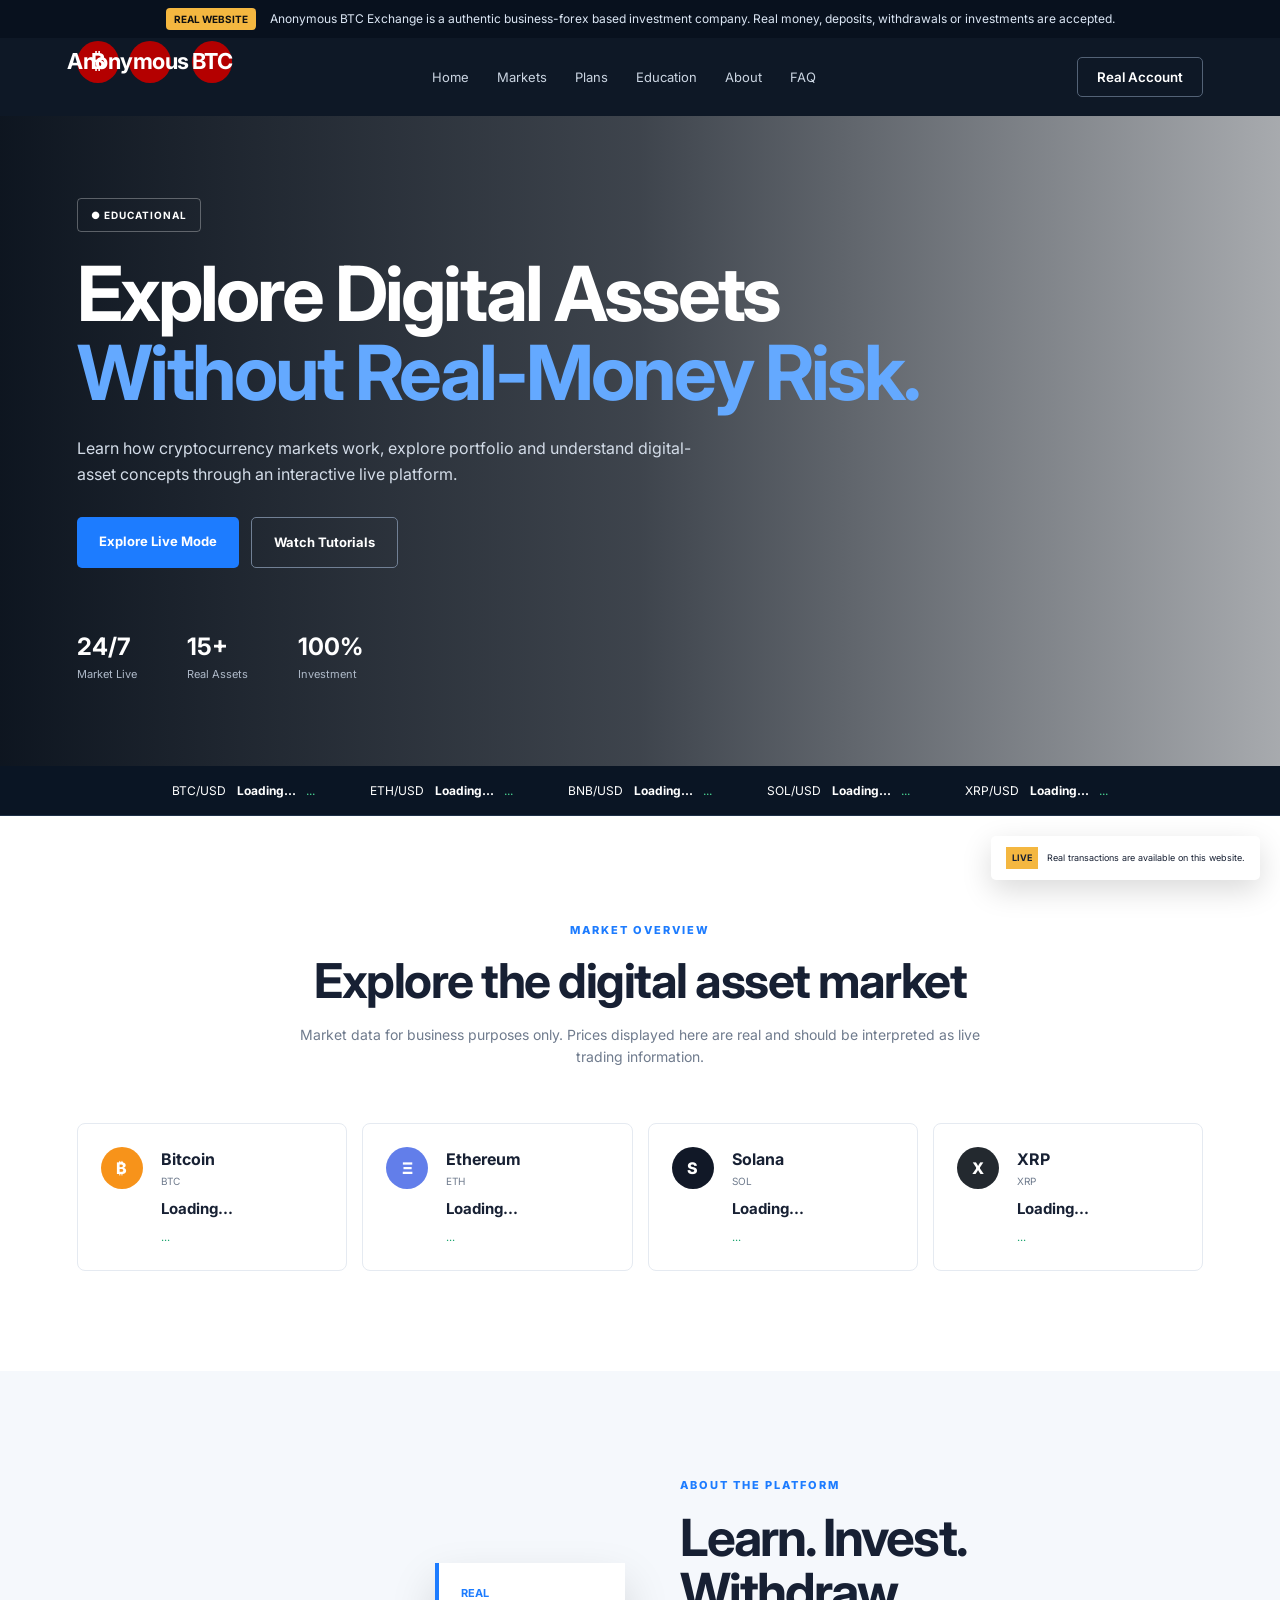
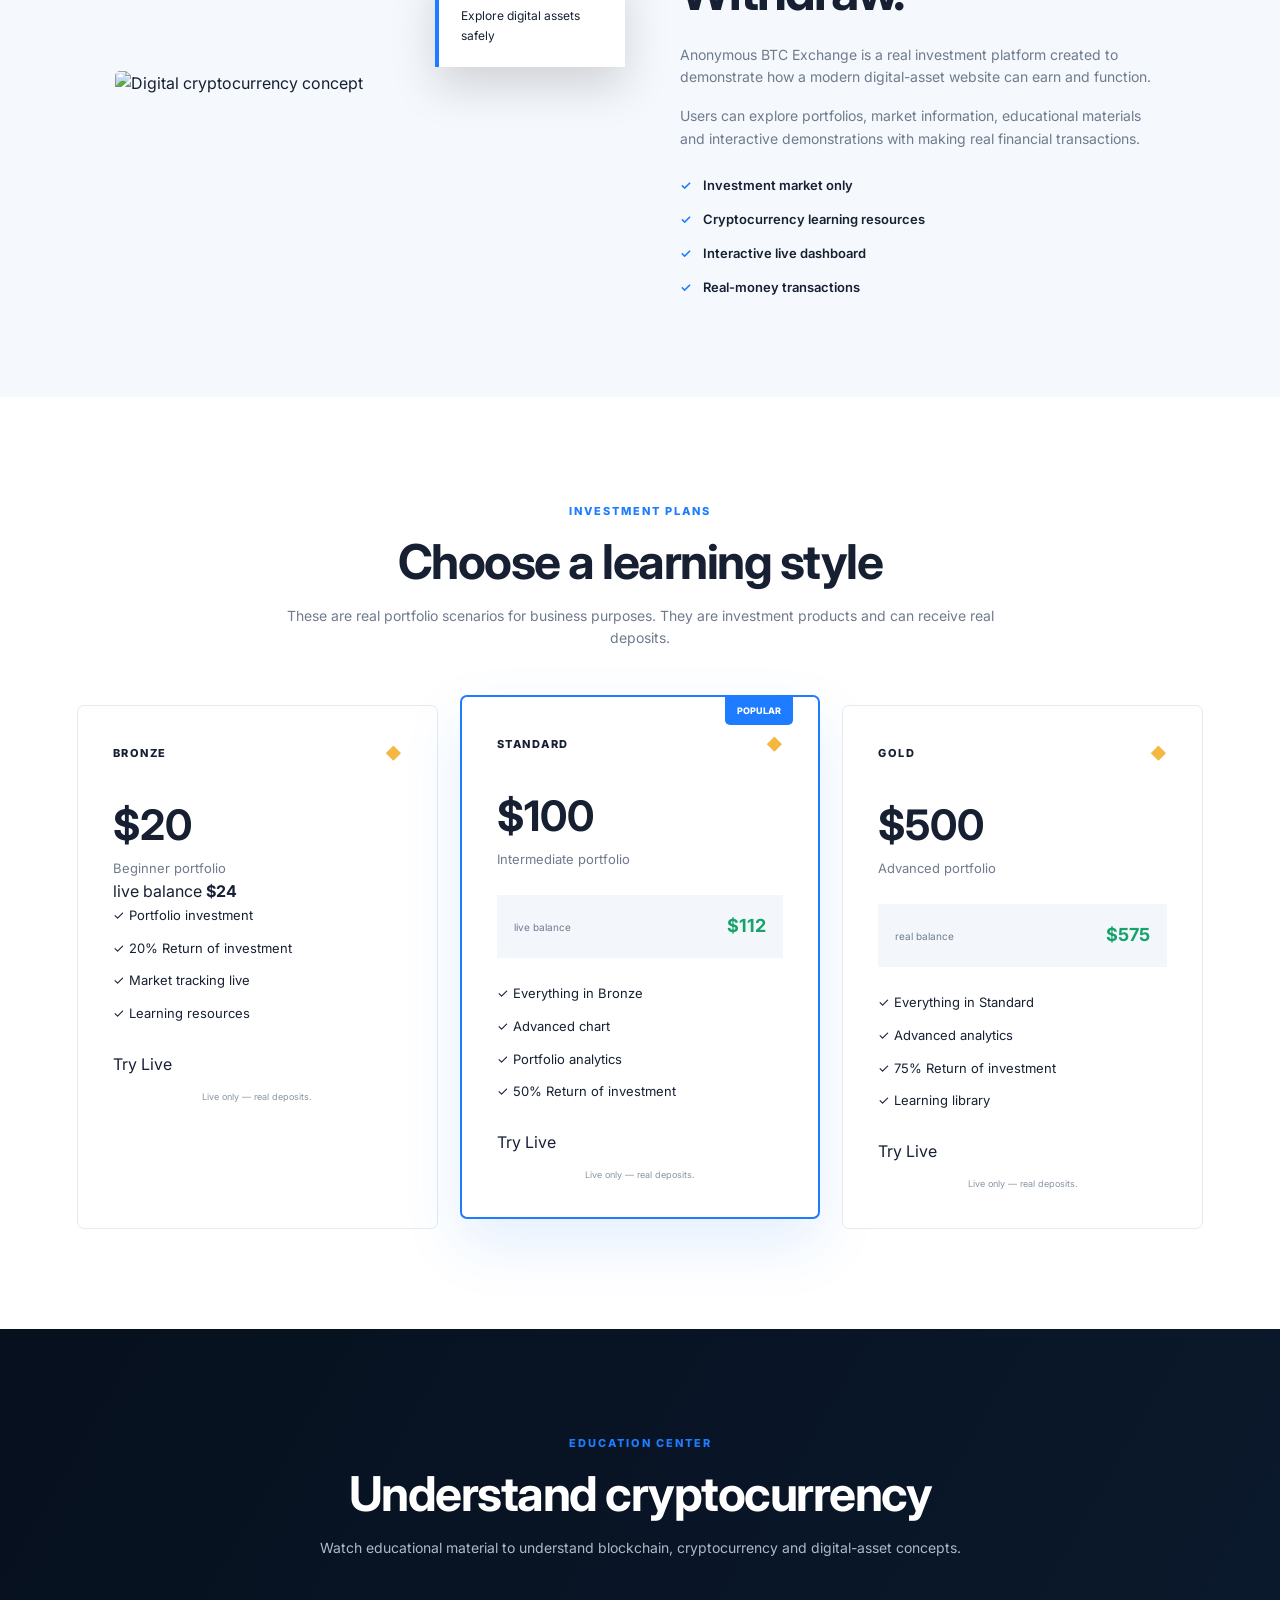
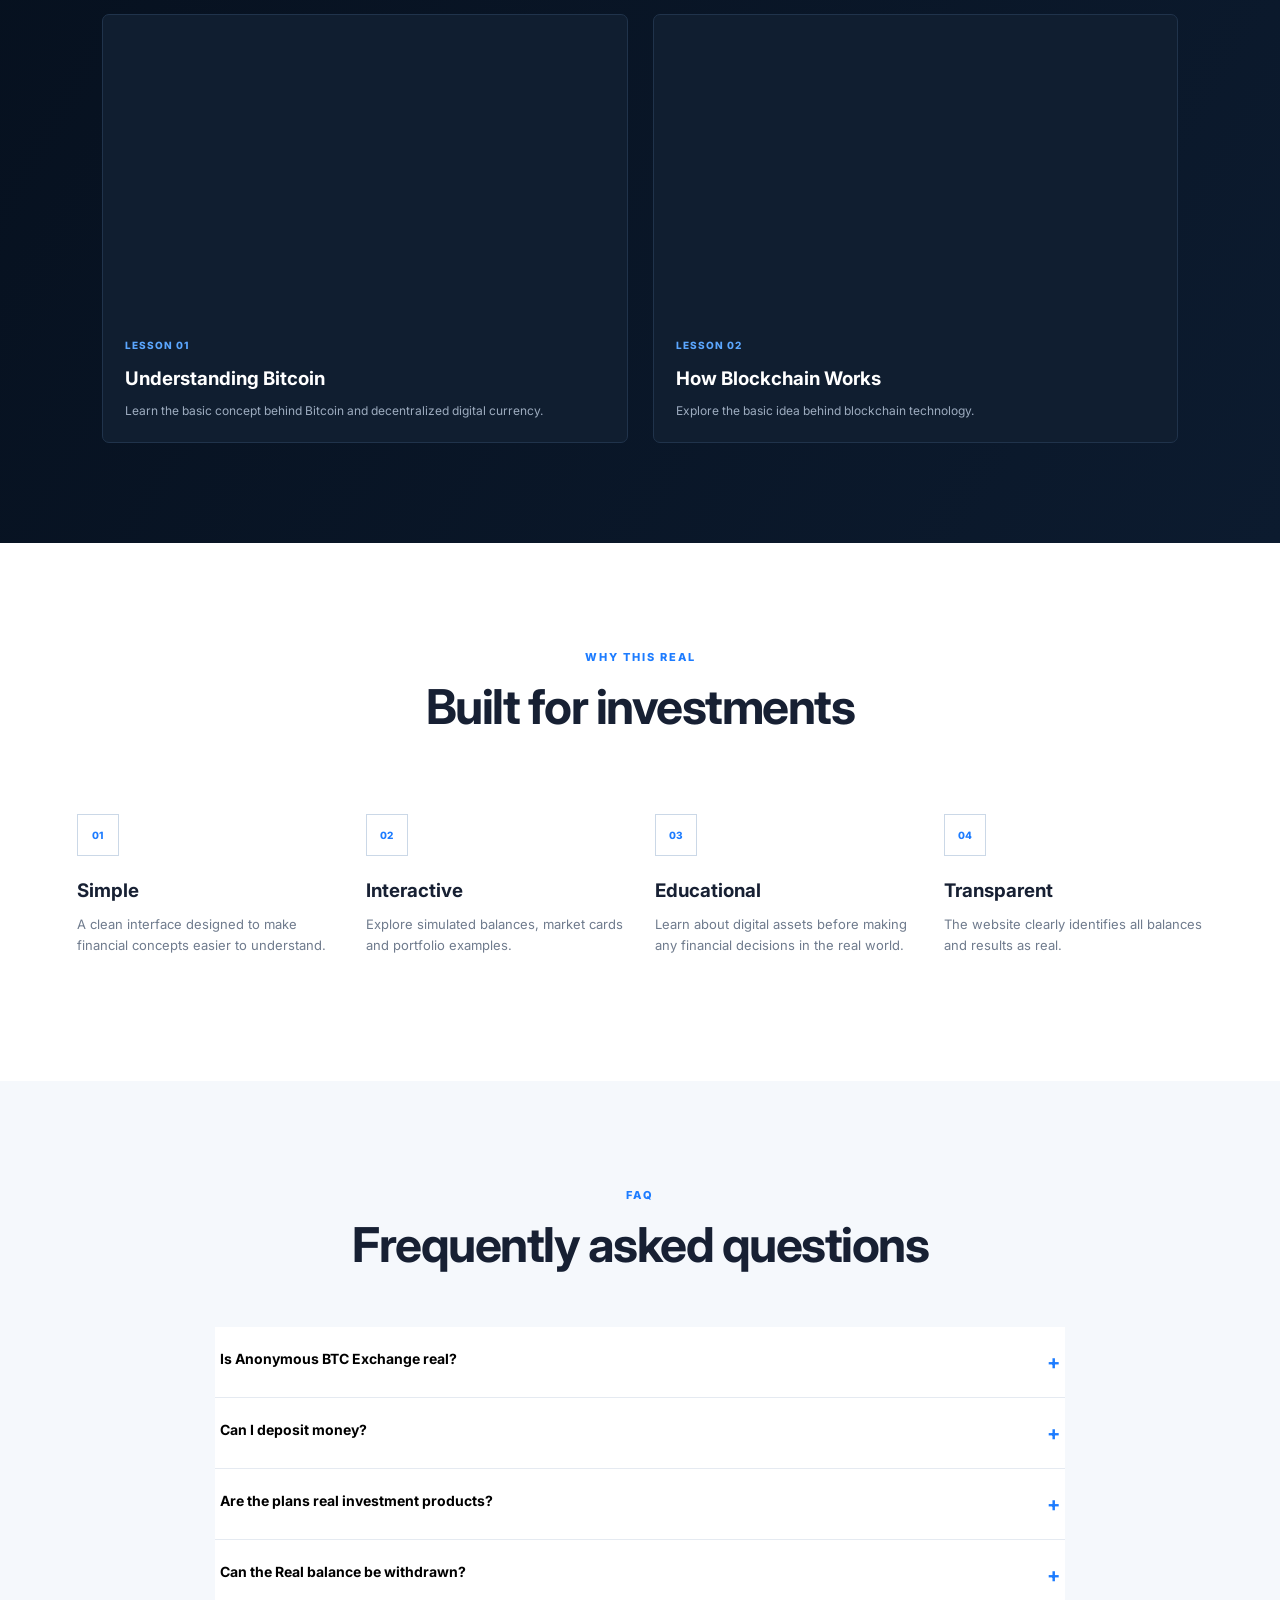
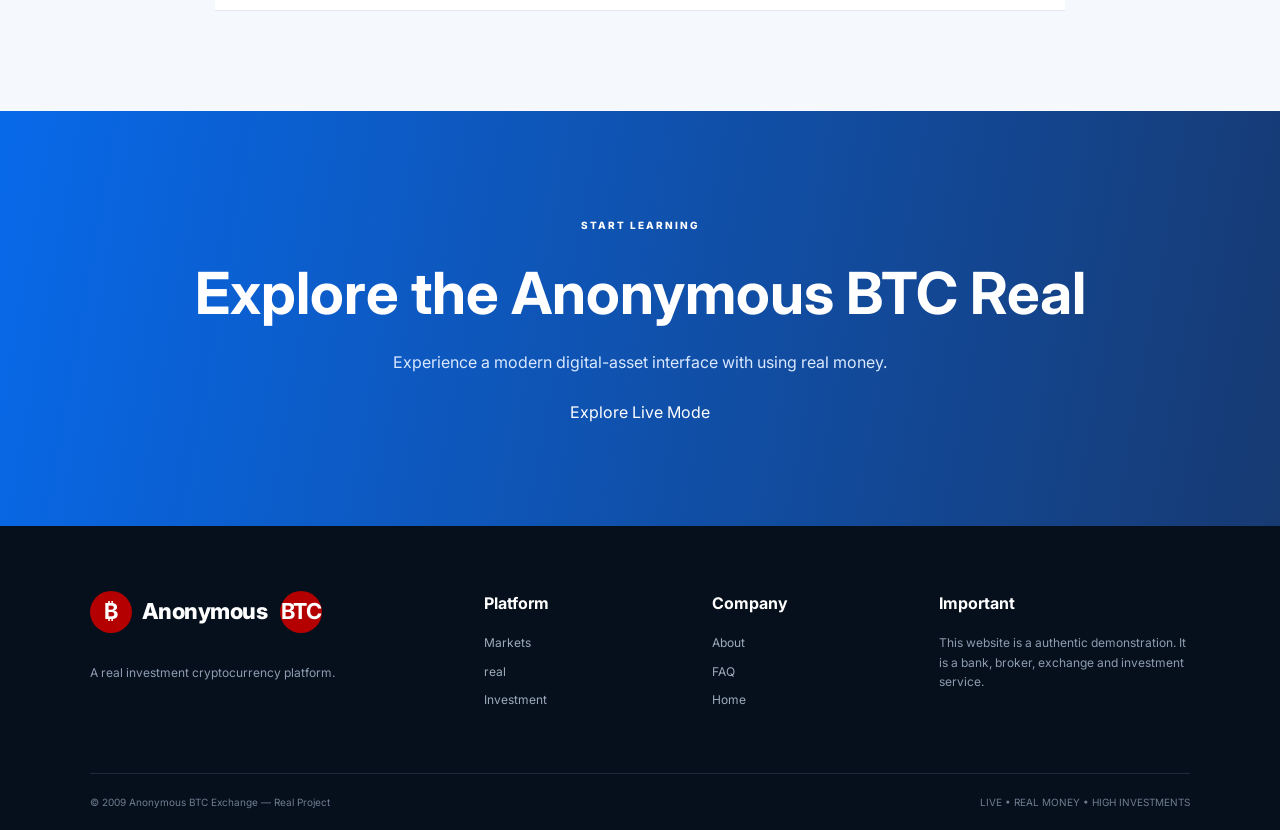
==== index.html @ 909d27af "Update index.html" ====
<!DOCTYPE html>
<html lang="en">
<head>
  <meta charset="UTF-8">
  <meta name="viewport" content="width=device-width, initial-scale=1.0">

  <title>Anonymous BTC Exchange | Digital Asset Education</title>

  <meta
    name="description"
    content="Anonymous BTC Exchange — a real cryptocurrency investment platform."
  >

  <link rel="preconnect" href="https://fonts.googleapis.com">
  <link rel="preconnect" href="https://fonts.gstatic.com" crossorigin>

  <link
    href="https://fonts.googleapis.com/css2?family=Inter:wght@400;500;600;700;800&display=swap"
    rel="stylesheet"
  >

  <link rel="stylesheet" href="style.css">
</head>

<body>

  <!-- REAL NOTICE -->
  <div class="real-bar">
    <strong>REAL WEBSITE</strong>
    <span>
      Anonymous BTC Exchange is a authentic business-forex based investment company.
      Real money, deposits, withdrawals or investments are accepted.
    </span>
  </div>

  <!-- NAVIGATION -->
  <header class="navbar">

    <a href="#" class="logo">
      <span class="logo-icon">₿</span>
      <span>Anonymous<span class="logo-light">BTC</span></span>
    </a>

    <nav id="navMenu">
      <a href="#home">Home</a>
      <a href="#markets">Markets</a>
      <a href="#plans">Plans</a>
      <a href="#education">Education</a>
      <a href="#about">About</a>
      <a href="#faq">FAQ</a>
    </nav>

    <button class="login-btn" onclick="openReal()">
      Real Account
    </button>

    <button class="menu-btn" onclick="toggleMenu()">
      ☰
    </button>

  </header>


  <!-- HERO -->
  <section class="hero" id="home">

    <div class="hero-overlay"></div>

    <div class="hero-content">

      <div class="badge">
        ● EDUCATIONAL 
      </div>

      <h1>
        Explore Digital Assets
        <span>Without Real-Money Risk.</span>
      </h1>

      <p>
        Learn how cryptocurrency markets work, explore portfolio
         and understand digital-asset concepts through
        an interactive live platform.
      </p>

      <div class="hero-buttons">
        <a href="#plans" class="primary-btn">
          Explore Live Mode
        </a>

        <a href="#education" class="secondary-btn">
          Watch Tutorials
        </a>
      </div>

      <div class="hero-stats">

        <div>
          <strong>24/7</strong>
          <span>Market Live</span>
        </div>

        <div>
          <strong>15+</strong>
          <span>Real Assets</span>
        </div>

        <div>
          <strong>100%</strong>
          <span>Investment</span>
        </div>

      </div>

    </div>

  </section>


  <!-- MARKET TICKER -->
  <div class="ticker">

    <div class="ticker-track">

      <span>
  BTC/USD
  <b id="btc-price">Loading...</b>
  <i id="btc-change">...</i>
</span>

<span>
  ETH/USD
  <b id="eth-price">Loading...</b>
  <i id="eth-change">...</i>
</span>

     <span>
  BNB/USD
  <b id="bnb-price">Loading...</b>
  <i id="bnb-change">...</i>
</span>

<span>
  SOL/USD
  <b id="sol-price">Loading...</b>
  <i id="sol-change">...</i>
</span>

<span>
  XRP/USD
  <b id="xrp-price">Loading...</b>
  <i id="xrp-change">...</i>
</span>
    </div>

  </div>


  <!-- MARKETS -->
  <section class="section" id="markets">

    <div class="section-heading">

      <span>MARKET OVERVIEW</span>

      <h2>Explore the digital asset market</h2>

      <p>
        Market data for business purposes only.
        Prices displayed here are real and should be
        interpreted as live trading information.
      </p>

    </div>


    <div class="market-grid">

      <div class="market-card">

        <div class="coin">
          ₿
        </div>

        <div class="market-name">
          <strong>Bitcoin</strong>
          <small>BTC</small>
        </div>

        <div class="market-price">
    <span id="btc-market-price">Loading...</span>
</div>

<div class="positive">
    <span id="btc-market-change">...</span>
</div> 

      </div>


      <div class="market-card">

        <div class="coin ethereum">
          Ξ
        </div>

        <div class="market-name">
          <strong>Ethereum</strong>
          <small>ETH</small>
        </div>

        <div class="market-price">
    <span id="eth-market-price">Loading...</span>
</div>

<div class="positive">
    <span id="eth-market-change">...</span>
</div> 

      </div>


      <div class="market-card">

        <div class="coin solana">
          S
        </div>

        <div class="market-name">
          <strong>Solana</strong>
          <small>SOL</small>
        </div>

        <div class="market-price">
    <span id="sol-market-price">Loading...</span>
</div>

<div class="positive">
    <span id="sol-market-change">...</span>
</div> 

      </div>


      <div class="market-card">

        <div class="coin xrp">
          X
        </div>

        <div class="market-name">
          <strong>XRP</strong>
          <small>XRP</small>
        </div>

        <div class="market-price">
    <span id="xrp-market-price">Loading...</span>
</div>

<div class="positive">
    <span id="xrp-market-change">...</span>
</div> 

      </div>

    </div>

  </section>


  <!-- ABOUT -->
  <section class="about-section" id="about">

    <div class="about-image">

      <img
        src="https://images.unsplash.com/photo-1639762681485-074b7f938ba0?auto=format&fit=crop&w=1200&q=85"
        alt="Digital cryptocurrency concept"
      >

      <div class="floating-card">

        <strong>REAL</strong>

        <span>
          Explore digital assets safely
        </span>

      </div>

    </div>


    <div class="about-content">

      <span class="eyebrow">
        ABOUT THE PLATFORM
      </span>

      <h2>
        Learn. Invest.
        Withdraw.
      </h2>

      <p>
        Anonymous BTC Exchange is a real investment platform
        created to demonstrate how a modern digital-asset website
        can earn and function.
      </p>

      <p>
        Users can explore portfolios, market information,
        educational materials and interactive demonstrations with
        making real financial transactions.
      </p>

      <div class="feature-list">

        <div>
          <span>✓</span>
          Investment market only
        </div>

        <div>
          <span>✓</span>
          Cryptocurrency learning resources
        </div>

        <div>
          <span>✓</span>
          Interactive live dashboard
        </div>

        <div>
          <span>✓</span>
          Real-money transactions
        </div>

      </div>

    </div>

  </section>


  <!-- PLANS -->
  <section class="section plans-section" id="plans">

    <div class="section-heading">

      <span>INVESTMENT PLANS</span>

      <h2>Choose a learning style</h2>

      <p>
        These are real portfolio scenarios for business
        purposes. They are investment products and can receive
        real deposits.
      </p>

    </div>


    <div class="plans-grid">


      <!-- BRONZE -->
      <div class="plan-card">

        <div class="plan-top">

          <span class="plan-label">
            BRONZE
          </span>

          <div class="plan-icon">
            ◆
          </div>

        </div>

        <h3>$20</h3>

        <p class="plan-description">
          Beginner portfolio
        </p>

        <div class="Live-result">
          <span>live balance</span>
          <strong>$24</strong>
        </div>

        <ul>

          <li>✓ Portfolio investment</li>
          <li>✓ 20% Return of investment</li>
          <li>✓ Market tracking live</li>
          <li>✓ Learning resources</li>

        </ul>

        <a href="register.html?plan=Bronze" class="plan-button">
    Try Live
        </a>
        </button>

        <small>
          Live only — real deposits.
        </small>

      </div>


      <!-- STANDARD -->
      <div class="plan-card featured">

        <div class="popular">
          POPULAR
        </div>

        <div class="plan-top">

          <span class="plan-label">
            STANDARD
          </span>

          <div class="plan-icon">
            ◆
          </div>

        </div>

        <h3>$100</h3>

        <p class="plan-description">
          Intermediate portfolio
        </p>

        <div class="real-result">
          <span>live balance</span>
          <strong>$112</strong>
        </div>

        <ul>

          <li>✓ Everything in Bronze</li>
          <li>✓ Advanced chart</li>
          <li>✓ Portfolio analytics</li>
          <li>✓ 50% Return of investment</li>

        </ul>

        <a href="register.html?plan=Standard" class="plan-button">
    Try Live
        </a>
        </button>

        <small>
          Live only — real deposits.
        </small>

      </div>


      <!-- GOLD -->
      <div class="plan-card">

        <div class="plan-top">

          <span class="plan-label">
            GOLD
          </span>

          <div class="plan-icon">
            ◆
          </div>

        </div>

        <h3>$500</h3>

        <p class="plan-description">
          Advanced portfolio
        </p>

        <div class="real-result">
          <span>real balance</span>
          <strong>$575</strong>
        </div>

        <ul>

          <li>✓ Everything in Standard</li>
          <li>✓ Advanced analytics</li>
          <li>✓ 75% Return of investment</li>
          <li>✓ Learning library</li>

        </ul>

        <a href="register.html?plan=Gold" class="plan-button">
    Try Live
        </a>
        </button>

        <small>
          Live only — real deposits.
        </small>

      </div>

    </div>

  </section>


  <!-- VIDEO SECTION -->
  <section class="video-section" id="education">

    <div class="section-heading light">

      <span>EDUCATION CENTER</span>

      <h2>Understand cryptocurrency</h2>

      <p>
        Watch educational material to understand blockchain,
        cryptocurrency and digital-asset concepts.
      </p>

    </div>


    <div class="video-grid">

      <div class="video-card">

        <div class="video-wrapper">

          <iframe
            src="https://www.youtube.com/embed/bBC-nXj3Ng4"
            title="Bitcoin educational video"
            loading="lazy"
            allowfullscreen>
          </iframe>

        </div>

        <div class="video-info">

          <span>LESSON 01</span>

          <h3>Understanding Bitcoin</h3>

          <p>
            Learn the basic concept behind Bitcoin and
            decentralized digital currency.
          </p>

        </div>

      </div>


      <div class="video-card">

        <div class="video-wrapper">

          <iframe
            src="https://www.youtube.com/embed/SSo_EIwHSd4"
            title="Blockchain educational video"
            loading="lazy"
            allowfullscreen>
          </iframe>

        </div>

        <div class="video-info">

          <span>LESSON 02</span>

          <h3>How Blockchain Works</h3>

          <p>
            Explore the basic idea behind blockchain technology.
          </p>

        </div>

      </div>

    </div>

  </section>


  <!-- WHY US -->
  <section class="section">

    <div class="section-heading">

      <span>WHY THIS REAL</span>

      <h2>Built for investments</h2>

    </div>


    <div class="advantages">

      <div>

        <div class="adv-icon">01</div>

        <h3>Simple</h3>

        <p>
          A clean interface designed to make financial concepts
          easier to understand.
        </p>

      </div>


      <div>

        <div class="adv-icon">02</div>

        <h3>Interactive</h3>

        <p>
          Explore simulated balances, market cards and
          portfolio examples.
        </p>

      </div>


      <div>

        <div class="adv-icon">03</div>

        <h3>Educational</h3>

        <p>
          Learn about digital assets before making any financial
          decisions in the real world.
        </p>

      </div>


      <div>

        <div class="adv-icon">04</div>

        <h3>Transparent</h3>

        <p>
          The website clearly identifies all balances and
          results as real.
        </p>

      </div>

    </div>

  </section>


  <!-- FAQ -->
  <section class="section faq-section" id="faq">

    <div class="section-heading">

      <span>FAQ</span>

      <h2>Frequently asked questions</h2>

    </div>


    <div class="faq-container">

      <div class="faq-item">

        <button onclick="toggleFAQ(this)">
          Is Anonymous BTC Exchange real?
          <span>+</span>
        </button>

        <div class="faq-answer">
          Yes. This website is a real investment project
          designed for businesses, investments and web-development purposes.
        </div>

      </div>


      <div class="faq-item">

        <button onclick="toggleFAQ(this)">
          Can I deposit money?
          <span>+</span>
        </button>

        <div class="faq-answer">
          Yes. This Real does accept deposits, cryptocurrency,
          bank transfers or other real-money payments.
        </div>

      </div>


      <div class="faq-item">

        <button onclick="toggleFAQ(this)">
          Are the plans real investment products?
          <span>+</span>
        </button>

        <div class="faq-answer">
          Yea. The plans are real and used to
          demonstrate how a portfolio interface work.
        </div>

      </div>


      <div class="faq-item">

        <button onclick="toggleFAQ(this)">
          Can the Real balance be withdrawn?
          <span>+</span>
        </button>

        <div class="faq-answer">
          Yes. All balances displayed on this website are
          real numbers and have monetary value.
        </div>

      </div>

    </div>

  </section>


  <!-- CTA -->
  <section class="cta">

    <div>

      <span>START LEARNING</span>

      <h2>
        Explore the Anonymous BTC Real
      </h2>

      <p>
        Experience a modern digital-asset interface with
        using real money.
      </p>

      <a href="register.html" class="btn">
    Explore Live Mode
      </a> 

    </div>

  </section>


  <!-- FOOTER -->
  <footer>

    <div class="footer-grid">

      <div>

        <a href="#" class="logo">
          <span class="logo-icon">₿</span>
          Anonymous<span class="logo-light">BTC</span>
        </a>

        <p>
          A real investment cryptocurrency platform.
        </p>

      </div>


      <div>

        <h4>Platform</h4>

        <a href="#markets">Markets</a>
        <a href="#plans">real</a>
        <a href="#investment">Investment</a>

      </div>


      <div>

        <h4>Company</h4>

        <a href="#about">About</a>
        <a href="#faq">FAQ</a>
        <a href="#home">Home</a>

      </div>


      <div>

        <h4>Important</h4>

        <p>
          This website is a authentic demonstration.
          It is a bank, broker, exchange and investment service.
        </p>

      </div>

    </div>


    <div class="footer-bottom">

      <span>
        © 2009 Anonymous BTC Exchange — Real Project
      </span>

      <span>
        LIVE •  REAL MONEY • HIGH INVESTMENTS
      </span>

    </div>

  </footer>


  <!-- LIVE MODAL -->
  <div class="modal" id="liveModal">

    <div class="modal-box">

      <button class="close-modal" onclick="closeLive()">
        ×
      </button>

      <div class="modal-logo">
        ₿
      </div>

      <h2>Live Dashboard</h2>

      <p>
        This is a Real account. Personal financial
        information is required.
      </p>

      <div class="balance-box">

        <span>REAL BALANCE</span>

        <strong id="LiveBalance">
          $1,000.00
        </strong>

      </div>


      <div class="mini-stats">

        <div>
          <span>BTC</span>
          <strong>0.0148</strong>
        </div>

        <div>
          <span>ETH</span>
          <strong>0.231</strong>
        </div>

        <div>
          <span>24H</span>
          <strong>+2.84%</strong>
        </div>

      </div>


      <button class="primary-full" onclick="RealGrowth()">
        Real Market Change
      </button>

      <p class="modal-warning">
        Actual operation only. The displayed balance has monetary value.
      </p>

    </div>

  </div>


  <!-- COOKIE / LIVE NOTICE -->
  <div class="floating-notice">

    <strong>LIVE</strong>

    <span>
      Real transactions are available on this website.
    </span>

  </div>


  <script src="script.js"></script>

<script>
async function updateCryptoPrices() {
  try {
    const [btcResponse, ethResponse] = await Promise.all([
      fetch("https://api.coinbase.com/v2/prices/BTC-USD/spot"),
      fetch("https://api.coinbase.com/v2/prices/ETH-USD/spot")
    ]);

    const btcData = await btcResponse.json();
    const ethData = await ethResponse.json();

    const btcPrice = parseFloat(btcData.data.amount);
    const ethPrice = parseFloat(ethData.data.amount);

    document.getElementById("btc-price").textContent =
      "$" + btcPrice.toLocaleString("en-US", {
        minimumFractionDigits: 2,
        maximumFractionDigits: 2
      });

    document.getElementById("eth-price").textContent =
      "$" + ethPrice.toLocaleString("en-US", {
        minimumFractionDigits: 2,
        maximumFractionDigits: 2
      });

    updateChanges(btcPrice, ethPrice);

  } catch (error) {
    console.log("Unable to update crypto prices:", error);
  }
}

let previousBTC = null;
let previousETH = null;

function updateChanges(btc, eth) {
  if (previousBTC !== null) {
    const btcPercent = ((btc - previousBTC) / previousBTC) * 100;

    document.getElementById("btc-change").textContent =
      (btcPercent >= 0 ? "+" : "") + btcPercent.toFixed(2) + "%";
  }

  if (previousETH !== null) {
    const ethPercent = ((eth - previousETH) / previousETH) * 100;

    document.getElementById("eth-change").textContent =
      (ethPercent >= 0 ? "+" : "") + ethPercent.toFixed(2) + "%";
  }

  previousBTC = btc;
  previousETH = eth;
}

updateCryptoPrices();

// Update every 30 seconds
setInterval(updateCryptoPrices, 30000);
  </script> <script>
<script>
async function updateCryptoPrices() {
  try {
    const url =
      "https://api.coingecko.com/api/v3/simple/price" +
      "?ids=bitcoin,ethereum,solana,ripple" +
      "&vs_currencies=usd" +
      "&include_24hr_change=true";

    const response = await fetch(url);
    const data = await response.json();

    updateCoin("btc", data.bitcoin);
    updateCoin("eth", data.ethereum) 
    updateCoin("sol", data.solana);
    updateCoin("xrp", data.ripple);

  } catch (error) {
    console.log("Unable to update crypto prices:", error);
  }
}

function updateCoin(symbol, coin) {
  if (!coin) return;

  const price =
    "$" + Number(coin.usd).toLocaleString("en-US", {
      minimumFractionDigits: 2,
      maximumFractionDigits: 2
    });

  const change = Number(coin.usd_24h_change);

  const changeText =
    (change >= 0 ? "+" : "") +
    change.toFixed(2) +
    "%";

  // TOP TICKER
  const tickerPrice =
    document.getElementById(symbol + "-price");

  const tickerChange =
    document.getElementById(symbol + "-change");

  if (tickerPrice) {
    tickerPrice.textContent = price;
  }

  if (tickerChange) {
    tickerChange.textContent = changeText;
  }

  // MARKET CARDS
  const marketPrice =
    document.getElementById(symbol + "-market-price");

  const marketChange =
    document.getElementById(symbol + "-market-change");

  if (marketPrice) {
    marketPrice.textContent = price;
  }

  if (marketChange) {
    marketChange.textContent = changeText;
  }
}

updateCryptoPrices();

setInterval(updateCryptoPrices, 30000);
</script>
</script>

</body>
</html></body>
        </html>
---- style.css ----
* {
  margin: 0;
  padding: 0;
  box-sizing: border-box;
}

:root {
  --dark: #07111f;
  --dark-2: #0b1727;
  --blue: #1d7cff;
  --blue-light: #48a4ff;
  --white: #ffffff;
  --text: #172033;
  --muted: #6f7b8d;
  --light: #f5f8fc;
  --border: #e5eaf1;
}

html {
  scroll-behavior: smooth;
}

body {
  font-family: "Inter", sans-serif;
  color: var(--text);
  background: #fff;
  line-height: 1.6;
}

a {
  text-decoration: none;
  color: inherit;
}

button {
  font-family: inherit;
  cursor: pointer;
}


/* REAL BAR */

.real-bar {
  background: #08111e;
  color: #dce7f5;
  min-height: 38px;
  display: flex;
  align-items: center;
  justify-content: center;
  gap: 14px;
  padding: 8px 20px;
  font-size: 12px;
  text-align: center;
}

.real-bar strong {
  background: #f4b740;
  color: #101010;
  padding: 3px 8px;
  border-radius: 4px;
  font-size: 10px;
}


/* NAVBAR */

.navbar {
  height: 78px;
  display: flex;
  align-items: center;
  justify-content: space-between;
  padding: 0 6%;
  background: rgba(7, 17, 31, 0.97);
  color: white;
  position: sticky;
  top: 0;
  z-index: 1000;
  backdrop-filter: blur(15px);
}

.logo {
  display: flex;
  align-items: center;
  gap: 10px;
  font-weight: 800;
  font-size: 20px;
  letter-spacing: -0.5px;
}

.logo-light {
  font-weight: 400;
  margin-left: 3px;
}

.logo-icon {
  width: 36px;
  height: 36px;
  background: #f7931a;
  display: grid;
  place-items: center;
  border-radius: 50%;
  color: white;
  font-weight: 800;
}

.navbar nav {
  display: flex;
  gap: 28px;
}

.navbar nav a {
  font-size: 13px;
  color: #cbd5e2;
  transition: 0.3s;
}

.navbar nav a:hover {
  color: white;
}

.login-btn {
  background: transparent;
  color: white;
  border: 1px solid #536276;
  padding: 11px 19px;
  border-radius: 5px;
  font-weight: 600;
}

.menu-btn {
  display: none;
  background: none;
  color: white;
  border: 0;
  font-size: 26px;
}


/* HERO */

.hero {
  min-height: 650px;
  position: relative;
  background-image: url("https://images.unsplash.com/photo-1639322537228-f710d846310a?auto=format&fit=crop&w=2000&q=90");
  background-size: cover;
  background-position: center;
  display: flex;
  align-items: center;
}

.hero-overlay {
  position: absolute;
  inset: 0;
  background:
    linear-gradient(
      90deg,
      rgba(4, 12, 23, 0.96),
      rgba(4, 12, 23, 0.77),
      rgba(4, 12, 23, 0.35)
    );
}

.hero-content {
  position: relative;
  z-index: 2;
  width: min(1150px, 88%);
  margin: auto;
  color: white;
}

.badge {
  display: inline-block;
  border: 1px solid rgba(255,255,255,0.3);
  padding: 8px 13px;
  border-radius: 4px;
  font-size: 10px;
  font-weight: 700;
  letter-spacing: 1px;
  margin-bottom: 22px;
}

.hero h1 {
  font-size: clamp(42px, 6vw, 76px);
  line-height: 1.04;
  max-width: 850px;
  letter-spacing: -3px;
  margin-bottom: 24px;
}

.hero h1 span {
  display: block;
  color: #64a9ff;
}

.hero p {
  max-width: 620px;
  color: #d3dce8;
  font-size: 16px;
  margin-bottom: 30px;
}

.hero-buttons {
  display: flex;
  gap: 12px;
  flex-wrap: wrap;
}

.primary-btn,
.secondary-btn {
  padding: 14px 22px;
  border-radius: 5px;
  font-size: 13px;
  font-weight: 700;
}

.primary-btn {
  background: var(--blue);
  color: white;
}

.secondary-btn {
  border: 1px solid #718095;
  color: white;
}

.hero-stats {
  display: flex;
  gap: 50px;
  margin-top: 60px;
}

.hero-stats div {
  display: flex;
  flex-direction: column;
}

.hero-stats strong {
  font-size: 24px;
}

.hero-stats span {
  color: #aeb9c8;
  font-size: 11px;
}


/* TICKER */

.ticker {
  background: #0a1524;
  color: white;
  overflow: hidden;
  border-bottom: 1px solid #1e3046;
}

.ticker-track {
  display: flex;
  justify-content: center;
  gap: 55px;
  padding: 15px;
  white-space: nowrap;
  font-size: 12px;
}

.ticker-track b {
  margin-left: 8px;
}

.ticker-track i {
  color: #4bd694;
  font-style: normal;
  margin-left: 7px;
}


/* SECTIONS */

.section {
  padding: 100px 6%;
  max-width: 1400px;
  margin: auto;
}

.section-heading {
  text-align: center;
  max-width: 720px;
  margin: 0 auto 55px;
}

.section-heading > span,
.eyebrow {
  color: var(--blue);
  font-size: 11px;
  font-weight: 800;
  letter-spacing: 2px;
}

.section-heading h2 {
  font-size: clamp(32px, 4vw, 48px);
  line-height: 1.1;
  margin: 13px 0 16px;
  letter-spacing: -1.5px;
}

.section-heading p {
  color: var(--muted);
  font-size: 14px;
}


/* MARKET */

.market-grid {
  display: grid;
  grid-template-columns: repeat(4, 1fr);
  gap: 15px;
}

.market-card {
  border: 1px solid var(--border);
  padding: 23px;
  display: grid;
  grid-template-columns: 48px 1fr;
  gap: 8px 12px;
  border-radius: 8px;
  background: white;
  transition: 0.3s;
}

.market-card:hover {
  transform: translateY(-5px);
  box-shadow: 0 15px 40px rgba(20,40,70,0.08);
}

.coin {
  width: 42px;
  height: 42px;
  background: #f7931a;
  color: white;
  border-radius: 50%;
  display: grid;
  place-items: center;
  font-weight: 800;
  grid-row: span 2;
}

.ethereum {
  background: #627eea;
}

.solana {
  background: #111827;
}

.xrp {
  background: #23292f;
}

.market-name {
  display: flex;
  flex-direction: column;
}

.market-name small {
  color: var(--muted);
  font-size: 10px;
}

.market-price {
  font-weight: 700;
  font-size: 15px;
}

.positive {
  color: #16a36b;
  font-size: 11px;
  grid-column: 2;
}


/* ABOUT */

.about-section {
  background: var(--light);
  padding: 100px 9%;
  display: grid;
  grid-template-columns: 1fr 1fr;
  gap: 80px;
  align-items: center;
}

.about-image {
  position: relative;
}

.about-image img {
  width: 100%;
  height: 520px;
  object-fit: cover;
  border-radius: 5px;
}

.floating-card {
  position: absolute;
  right: -25px;
  bottom: 30px;
  background: white;
  padding: 22px;
  width: 190px;
  box-shadow: 0 20px 45px rgba(0,0,0,0.15);
  border-left: 4px solid var(--blue);
}

.floating-card strong {
  display: block;
  color: var(--blue);
  font-size: 11px;
}

.floating-card span {
  font-size: 12px;
  display: block;
  margin-top: 4px;
}

.about-content h2 {
  font-size: clamp(35px, 4vw, 55px);
  line-height: 1.05;
  margin: 15px 0 25px;
  letter-spacing: -2px;
}

.about-content p {
  color: var(--muted);
  font-size: 14px;
  margin-bottom: 17px;
}

.feature-list {
  margin-top: 25px;
  display: grid;
  gap: 13px;
}

.feature-list div {
  font-size: 13px;
  font-weight: 600;
}

.feature-list span {
  color: var(--blue);
  margin-right: 9px;
}


/* PLANS */

.plans-section {
  max-width: 1450px;
}

.plans-grid {
  display: grid;
  grid-template-columns: repeat(3, 1fr);
  gap: 22px;
}

.plan-card {
  border: 1px solid var(--border);
  padding: 35px;
  border-radius: 7px;
  position: relative;
  background: white;
}

.plan-card.featured {
  border: 2px solid var(--blue);
  transform: translateY(-10px);
  box-shadow: 0 25px 60px rgba(29,124,255,0.12);
}

.popular {
  position: absolute;
  top: 0;
  right: 25px;
  background: var(--blue);
  color: white;
  font-size: 9px;
  font-weight: 800;
  padding: 7px 12px;
  border-radius: 0 0 5px 5px;
}

.plan-top {
  display: flex;
  justify-content: space-between;
  align-items: center;
}

.plan-label {
  font-size: 11px;
  font-weight: 800;
  letter-spacing: 1.5px;
}

.plan-icon {
  color: #f4b740;
}

.plan-card h3 {
  font-size: 42px;
  margin-top: 25px;
}

.plan-description {
  color: var(--muted);
  font-size: 13px;
}

.real-result {
  background: #f3f7fc;
  margin: 25px 0;
  padding: 17px;
  display: flex;
  justify-content: space-between;
  align-items: center;
}

.real-result span {
  color: var(--muted);
  font-size: 10px;
}

.real-result strong {
  color: #16a36b;
  font-size: 18px;
}

.plan-card ul {
  list-style: none;
  display: grid;
  gap: 12px;
  margin-bottom: 28px;
}

.plan-card li {
  font-size: 13px;
}

.plan-card button {
  width: 100%;
  padding: 14px;
  background: var(--dark);
  color: white;
  border: 0;
  border-radius: 4px;
  font-weight: 700;
}

.plan-card.featured button {
  background: var(--blue);
}

.plan-card > small {
  display: block;
  text-align: center;
  color: #8995a5;
  font-size: 9px;
  margin-top: 12px;
}


/* VIDEO */

.video-section {
  background:
    linear-gradient(
      120deg,
      #06101e,
      #0c1b2f
    );
  padding: 100px 8%;
}

.section-heading.light {
  color: white;
}

.section-heading.light p {
  color: #aeb9c8;
}

.video-grid {
  max-width: 1200px;
  margin: auto;
  display: grid;
  grid-template-columns: 1fr 1fr;
  gap: 25px;
}

.video-card {
  background: #101e30;
  border: 1px solid #20334b;
  border-radius: 7px;
  overflow: hidden;
}

.video-wrapper {
  position: relative;
  padding-bottom: 56.25%;
  height: 0;
}

.video-wrapper iframe {
  position: absolute;
  width: 100%;
  height: 100%;
  border: 0;
  left: 0;
  top: 0;
}

.video-info {
  padding: 22px;
  color: white;
}

.video-info span {
  color: #5ba7ff;
  font-size: 10px;
  font-weight: 800;
  letter-spacing: 1px;
}

.video-info h3 {
  margin: 7px 0;
}

.video-info p {
  color: #9dacbf;
  font-size: 12px;
}


/* ADVANTAGES */

.advantages {
  display: grid;
  grid-template-columns: repeat(4, 1fr);
  gap: 30px;
}

.advantages > div {
  padding: 25px 0;
}

.adv-icon {
  width: 42px;
  height: 42px;
  border: 1px solid #cbd8e7;
  display: grid;
  place-items: center;
  font-size: 10px;
  font-weight: 800;
  color: var(--blue);
  margin-bottom: 20px;
}

.advantages h3 {
  margin-bottom: 8px;
}

.advantages p {
  color: var(--muted);
  font-size: 13px;
}


/* FAQ */

.faq-section {
  background: var(--light);
  max-width: none;
}

.faq-container {
  max-width: 850px;
  margin: auto;
}

.faq-item {
  background: white;
  border-bottom: 1px solid var(--border);
}

.faq-item button {
  width: 100%;
  background: white;
  border: 0;
  padding: 23px 5px;
  text-align: left;
  font-weight: 700;
  display: flex;
  justify-content: space-between;
  font-size: 14px;
}

.faq-item button span {
  color: var(--blue);
  font-size: 20px;
}

.faq-answer {
  display: none;
  padding: 0 5px 22px;
  color: var(--muted);
  font-size: 13px;
}

.faq-item.open .faq-answer {
  display: block;
}


/* CTA */

.cta {
  margin: 0;
  padding: 100px 8%;
  text-align: center;
  color: white;
  background:
    linear-gradient(
      100deg,
      #0869e9,
      #173a72
    );
}

.cta span {
  font-size: 10px;
  font-weight: 800;
  letter-spacing: 2px;
}

.cta h2 {
  font-size: clamp(32px, 5vw, 58px);
  margin: 10px 0;
}

.cta p {
  color: #d9e8ff;
  margin-bottom: 25px;
}

.cta button {
  padding: 14px 24px;
  background: white;
  border: 0;
  color: #1264d2;
  font-weight: 800;
  border-radius: 4px;
}


/* FOOTER */

footer {
  background: #06101d;
  color: white;
  padding: 65px 7% 20px;
}

.footer-grid {
  display: grid;
  grid-template-columns: 2fr 1fr 1fr 1.5fr;
  gap: 60px;
  padding-bottom: 55px;
}

.footer-grid p {
  color: #8d9caf;
  font-size: 12px;
  margin-top: 15px;
  max-width: 300px;
}

.footer-grid h4 {
  margin-bottom: 17px;
}

.footer-grid > div > a:not(.logo) {
  display: block;
  color: #9eabbb;
  font-size: 12px;
  margin: 9px 0;
}

.footer-bottom {
  border-top: 1px solid #1c2a3d;
  padding-top: 20px;
  display: flex;
  justify-content: space-between;
  gap: 15px;
  flex-wrap: wrap;
  color: #6f7d90;
  font-size: 10px;
}


/* MODAL */

.modal {
  position: fixed;
  inset: 0;
  background: rgba(2,8,16,0.78);
  display: none;
  align-items: center;
  justify-content: center;
  z-index: 3000;
  padding: 20px;
}

.modal.show {
  display: flex;
}

.modal-box {
  background: white;
  width: min(450px, 100%);
  border-radius: 9px;
  padding: 35px;
  position: relative;
  text-align: center;
}

.close-modal {
  position: absolute;
  top: 12px;
  right: 15px;
  border: 0;
  background: none;
  font-size: 25px;
  color: #6e7784;
}

.modal-logo {
  width: 50px;
  height: 50px;
  background: #f7931a;
  color: white;
  display: grid;
  place-items: center;
  margin: auto;
  border-radius: 50%;
  font-size: 24px;
  font-weight: 800;
}

.modal-box h2 {
  margin-top: 15px;
}

.modal-box > p {
  color: var(--muted);
  font-size: 12px;
}

.balance-box {
  background: #07111f;
  color: white;
  margin: 25px 0;
  padding: 25px;
  border-radius: 6px;
}

.balance-box span {
  color: #94a3b8;
  font-size: 9px;
}

.balance-box strong {
  display: block;
  font-size: 32px;
  margin-top: 5px;
}

.mini-stats {
  display: grid;
  grid-template-columns: repeat(3,1fr);
  gap: 8px;
  margin-bottom: 20px;
}

.mini-stats div {
  background: #f3f6fa;
  padding: 13px 5px;
}

.mini-stats span {
  display: block;
  color: #8793a3;
  font-size: 9px;
}

.mini-stats strong {
  font-size: 13px;
}

.primary-full {
  width: 100%;
  background: var(--blue);
  color: white;
  border: 0;
  padding: 14px;
  border-radius: 4px;
  font-weight: 700;
}

.modal-warning {
  font-size: 9px !important;
  margin-top: 15px;
  color: #9ba6b4 !important;
}


/* FLOATING NOTICE */

.floating-notice {
  position: fixed;
  right: 20px;
  bottom: 20px;
  background: white;
  box-shadow: 0 10px 30px rgba(0,0,0,0.15);
  padding: 11px 15px;
  border-radius: 5px;
  display: flex;
  gap: 9px;
  align-items: center;
  z-index: 900;
  font-size: 9px;
}

.floating-notice strong {
  background: #f4b740;
  padding: 4px 6px;
}


/* RESPONSIVE */

@media (max-width: 950px) {

  .navbar nav {
    display: none;
    position: absolute;
    top: 78px;
    left: 0;
    right: 0;
    background: #07111f;
    padding: 25px;
    flex-direction: column;
  }

  .navbar nav.show {
    display: flex;
  }

  .menu-btn {
    display: block;
  }

  .login-btn {
    margin-left: auto;
    margin-right: 15px;
  }

  .market-grid {
    grid-template-columns: repeat(2, 1fr);
  }

  .about-section {
    grid-template-columns: 1fr;
  }

  .plans-grid {
    grid-template-columns: 1fr;
    max-width: 600px;
    margin: auto;
  }

  .plan-card.featured {
    transform: none;
  }

  .video-grid {
    grid-template-columns: 1fr;
  }

  .advantages {
    grid-template-columns: repeat(2, 1fr);
  }

  .footer-grid {
    grid-template-columns: repeat(2, 1fr);
  }

}


@media (max-width: 600px) {

  .real-bar {
    font-size: 9px;
    gap: 7px;
  }

  .navbar {
    padding: 0 5%;
  }

  .logo {
    font-size: 17px;
  }

  .login-btn {
    padding: 9px 10px;
    font-size: 10px;
  }

  .hero {
    min-height: 620px;
  }

  .hero h1 {
    letter-spacing: -2px;
  }

  .hero-stats {
    gap: 20px;
    margin-top: 45px;
  }

  .hero-stats strong {
    font-size: 19px;
  }

  .hero-stats span {
    font-size: 9px;
  }

  .ticker-track {
    justify-content: flex-start;
    gap: 30px;
    overflow: hidden;
  }

  .section {
    padding: 70px 6%;
  }

  .market-grid {
    grid-template-columns: 1fr;
  }

  .about-section {
    padding: 70px 6%;
    gap: 45px;
  }

  .about-image img {
    height: 400px;
  }

  .floating-card {
    right: 10px;
  }

  .plans-grid {
    gap: 15px;
  }

  .plan-card {
    padding: 27px;
  }

  .video-section {
    padding: 70px 6%;
  }

  .advantages {
    grid-template-columns: 1fr;
  }

  .footer-grid {
    grid-template-columns: 1fr;
    gap: 30px;
  }

  .floating-notice {
    left: 15px;
    right: 15px;
    justify-content: center;
  }

  }
/* ================================
   REAL ACCOUNT SYSTEM
================================ */

.auth-page {
  min-height: 100vh;
  background: #07111f;
  display: flex;
  justify-content: center;
  align-items: center;
  padding: 25px;
  font-family: Arial, sans-serif;
  color: white;
}

.auth-box {
  width: 100%;
  max-width: 470px;
  background: #0b1727;
  padding: 35px;
  border-radius: 14px;
  border: 1px solid #263852;
  box-shadow: 0 20px 60px rgba(0,0,0,.35);
}

.logo {
  display: flex;
  align-items: center;
  gap: 10px;
  font-size: 22px;
  margin-bottom: 30px;
}

.logo span {
  width: 42px;
  height: 42px;
  background: #b40000;
  border-radius: 50%;
  display: flex;
  justify-content: center;
  align-items: center;
  font-weight: bold;
}

.auth-box h1 {
  margin-bottom: 10px;
  font-size: 30px;
}

.subtitle {
  color: #aeb9c9;
  line-height: 1.6;
  margin-bottom: 20px;
}

.real-warning,
.real-banner {
  background: #332500;
  border: 1px solid #7c5d00;
  color: #ffd95a;
  padding: 13px;
  border-radius: 8px;
  font-size: 13px;
  margin-bottom: 25px;
}

.auth-box label {
  display: block;
  margin: 17px 0 8px;
  color: #d9e1ed;
  font-weight: bold;
}

.auth-box input {
  width: 100%;
  padding: 14px;
  border-radius: 7px;
  border: 1px solid #33445c;
  background: #07111f;
  color: white;
  font-size: 15px;
  outline: none;
}

.auth-box input:focus {
  border-color: #398cff;
}

.main-button {
  width: 100%;
  margin-top: 25px;
  padding: 15px;
  border: none;
  border-radius: 7px;
  background: #1769e8;
  color: white;
  font-size: 16px;
  font-weight: bold;
  cursor: pointer;
}

.main-button:hover {
  background: #2580ff;
}

.bottom-text {
  text-align: center;
  color: #aeb9c9;
  margin-top: 25px;
}

.bottom-text a,
.back-link {
  color: #55a7ff;
  text-decoration: none;
}

.back-link {
  display: block;
  text-align: center;
  margin-top: 25px;
}


/* DASHBOARD */

.dashboard-page {
  min-height: 100vh;
  background: #07111f;
  color: white;
  font-family: Arial, sans-serif;
}

.dashboard-header {
  height: 75px;
  padding: 0 6%;
  display: flex;
  justify-content: space-between;
  align-items: center;
  background: #050e19;
  border-bottom: 1px solid #1d2c40;
}

.logout-button {
  padding: 10px 18px;
  border: 1px solid #344961;
  background: transparent;
  color: white;
  border-radius: 7px;
  cursor: pointer;
}

.dashboard-container {
  width: 90%;
  max-width: 1100px;
  margin: 35px auto;
}

.welcome {
  margin: 30px 0;
}

.welcome p {
  color: #8fa0b6;
  margin-bottom: 5px;
}

.welcome h1 {
  font-size: 32px;
  margin: 0 0 8px;
}

.welcome span {
  color: #8fa0b6;
}

.balance-card {
  background: linear-gradient(135deg, #0e48bb, #071b53);
  border-radius: 14px;
  padding: 30px;
  margin-bottom: 20px;
}

.balance-card p {
  color: #b8ccef;
}

.balance-card h2 {
  font-size: 45px;
  margin: 15px 0;
}

.balance-card span {
  color: #a9bee9;
}

.stats {
  display: grid;
  grid-template-columns: repeat(3, 1fr);
  gap: 18px;
}

.stat-card {
  background: #0b1727;
  border: 1px solid #263852;
  border-radius: 12px;
  padding: 22px;
}

.stat-card p {
  color: #899bb2;
}

.stat-card h3 {
  font-size: 24px;
}

.dashboard-actions {
  display: grid;
  grid-template-columns: repeat(4, 1fr);
  gap: 15px;
  margin: 25px 0;
}

.dashboard-actions button {
  padding: 14px;
  background: #0b1727;
  border: 1px solid #315071;
  border-radius: 8px;
  color: white;
  cursor: pointer;
}

.activity {
  background: #0b1727;
  border: 1px solid #263852;
  border-radius: 12px;
  padding: 25px;
}

.activity h2 {
  margin-bottom: 20px;
}

.activity-item {
  display: flex;
  justify-content: space-between;
  padding: 16px 0;
  border-bottom: 1px solid #1d2b3d;
  color: #b7c3d2;
}

.activity-item strong {
  color: #61d49a;
}


/* MOBILE */

@media (max-width: 700px) {

  .auth-box {
    padding: 25px 20px;
  }

  .stats {
    grid-template-columns: 1fr;
  }

  .dashboard-actions {
    grid-template-columns: 1fr 1fr;
  }

  .balance-card h2 {
    font-size: 38px;
  }

  .dashboard-header {
    padding: 0 20px;
  }

  }
.dashboard-actions a {
  padding: 14px;
  background: #0b1727;
  border: 1px solid #315071;
  border-radius: 8px;
  color: white;
  text-decoration: none;
  text-align: center;
  cursor: pointer;
}

.dashboard-actions a:hover {
  border-color: #398cff;
}

.deposit-box {
  margin-top: 25px;
  padding: 25px;
  background: #07111f;
  border: 1px solid #263852;
  border-radius: 10px;
}

.btc-address {
  margin: 15px 0;
  padding: 15px;
  background: #050e19;
  border: 1px solid #33445c;
  border-radius: 7px;
  word-break: break-all;
  color: #62b0ff;
}

.deposit-box button {
  padding: 12px 20px;
  border: none;
  border-radius: 7px;
  background: #1769e8;
  color: white;
  cursor: pointer;
}

.small-note {
  margin-top: 18px;
  color: #8d9bae;
  font-size: 13px;
}

.withdraw-step {
  padding: 18px 0;
  border-bottom: 1px solid #263852;
}

.withdraw-step strong {
  display: block;
  margin-bottom: 7px;
}

.withdraw-step p {
  color: #9caabd;
}

.profile-row {
  display: flex;
  justify-content: space-between;
  gap: 20px;
  padding: 20px 0;
  border-bottom: 1px solid #263852;
}

.profile-row span {
  color: #9caabd;
}

.profile-row strong {
  text-align: right;
}
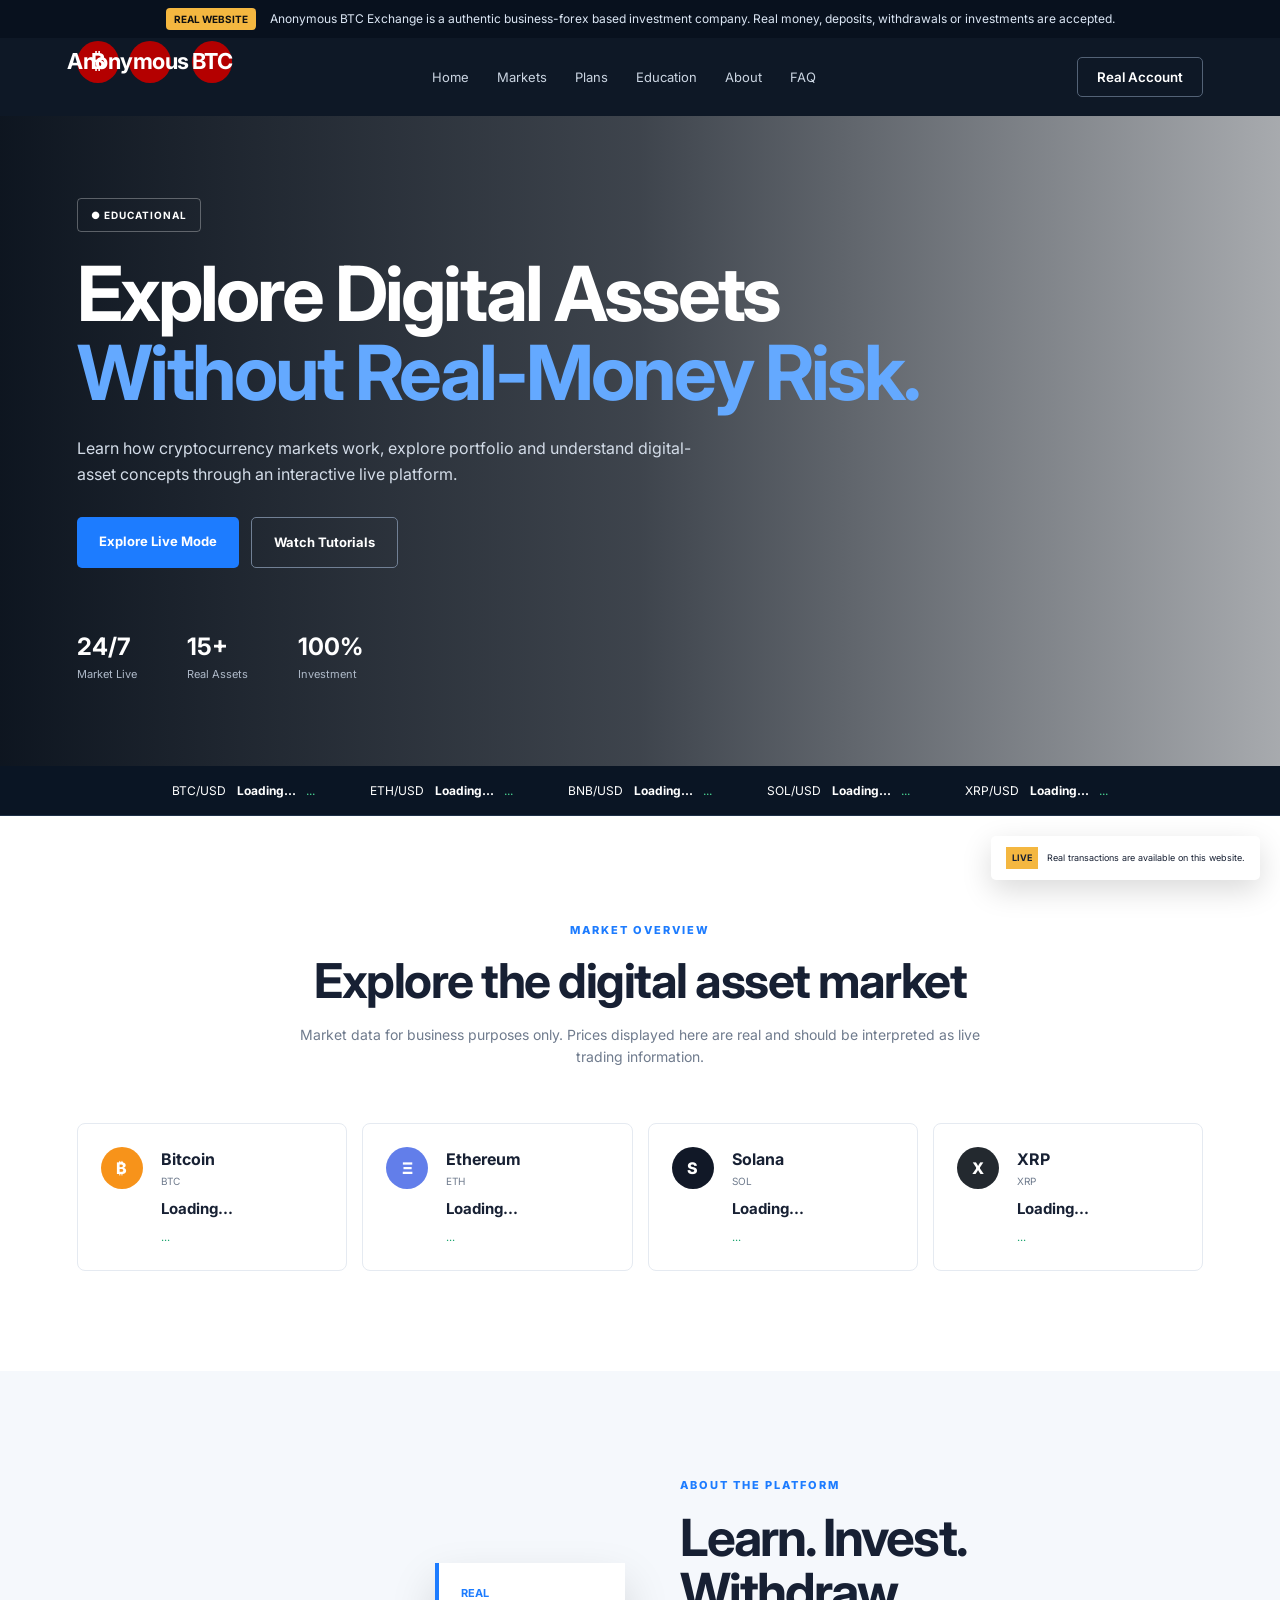
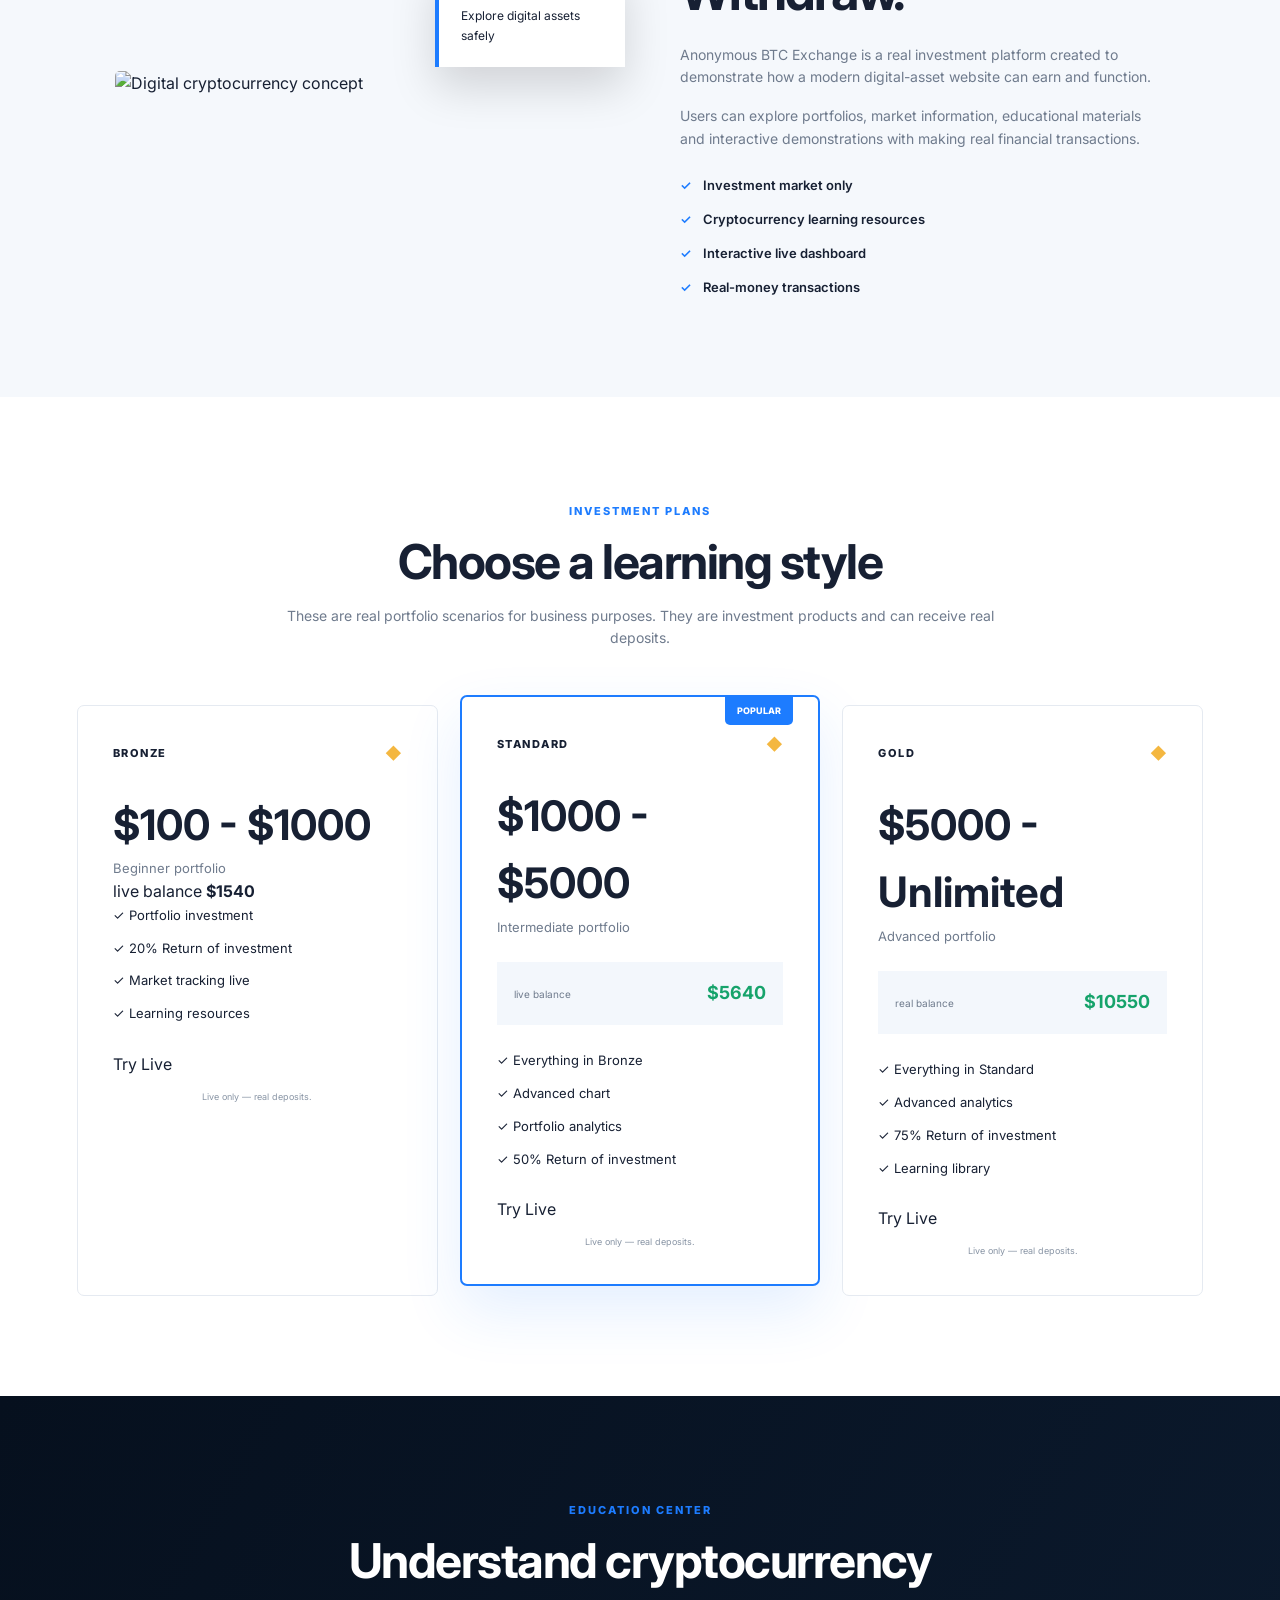
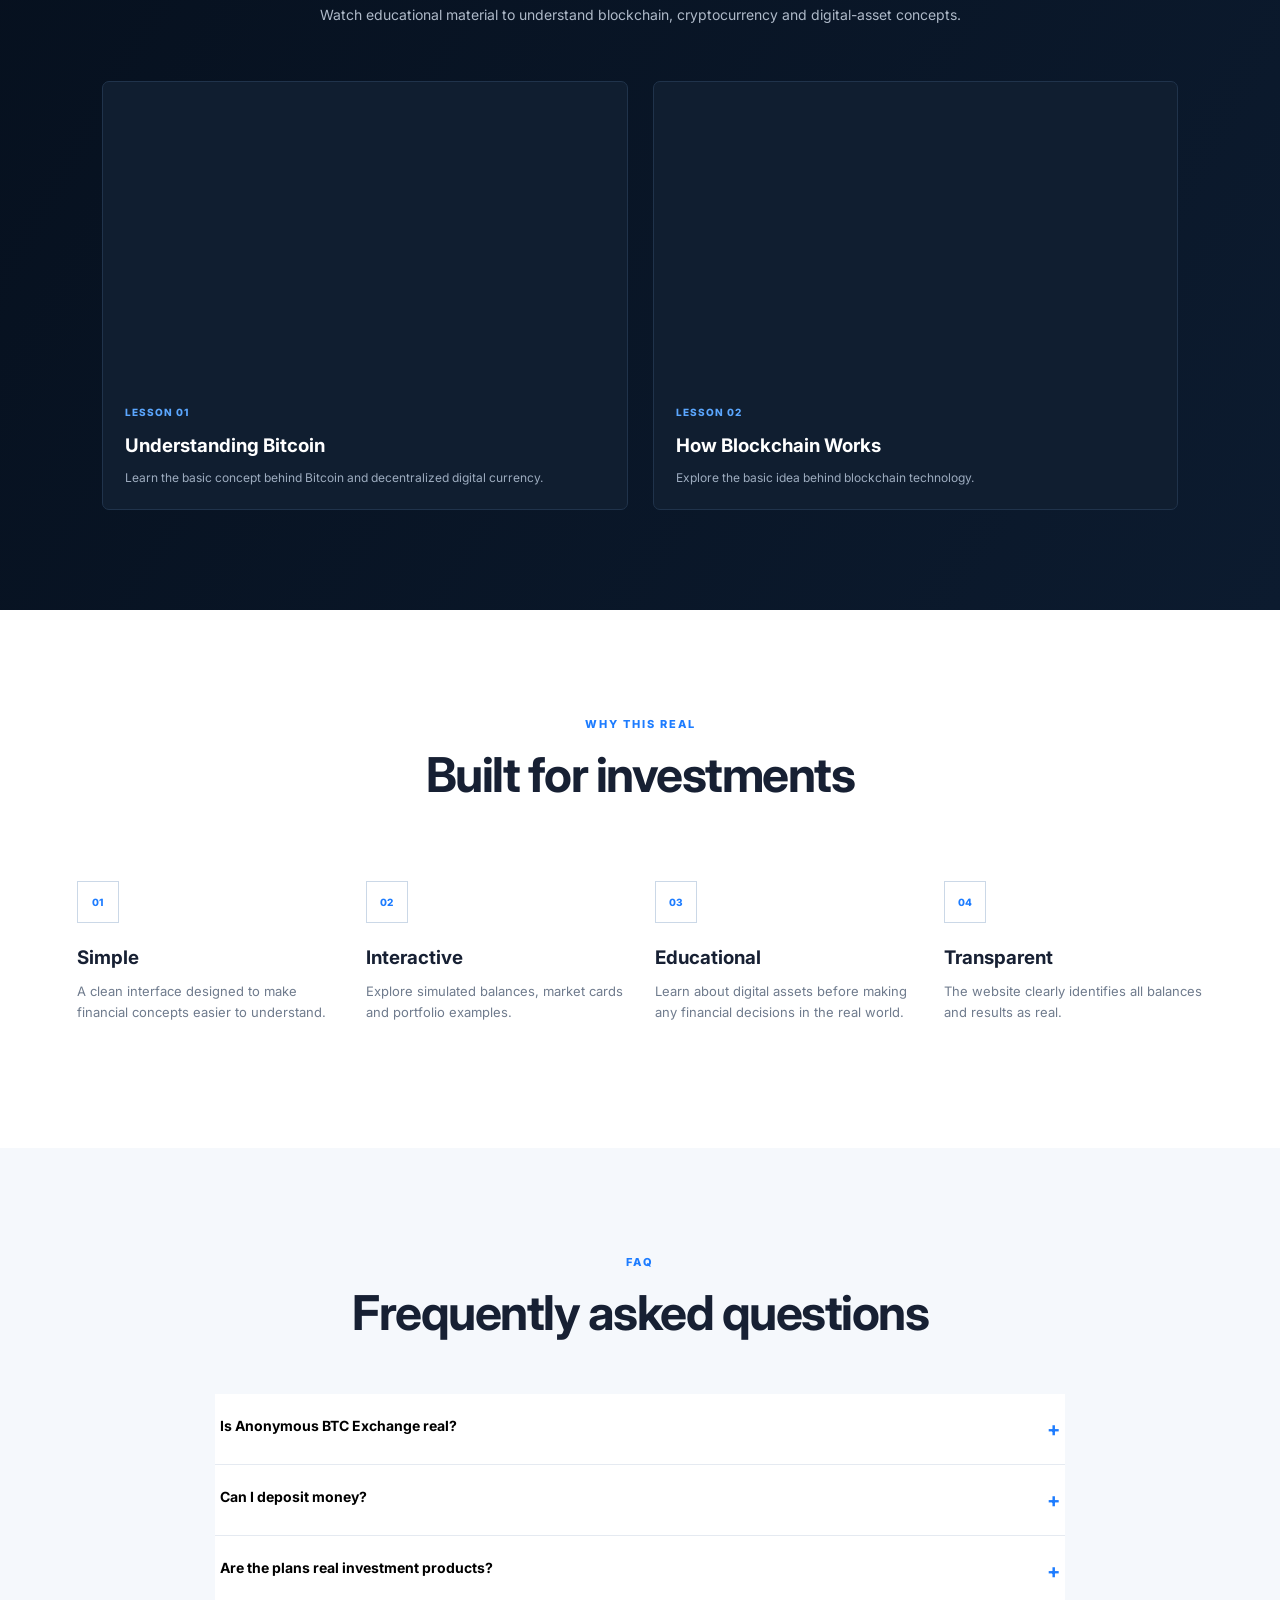
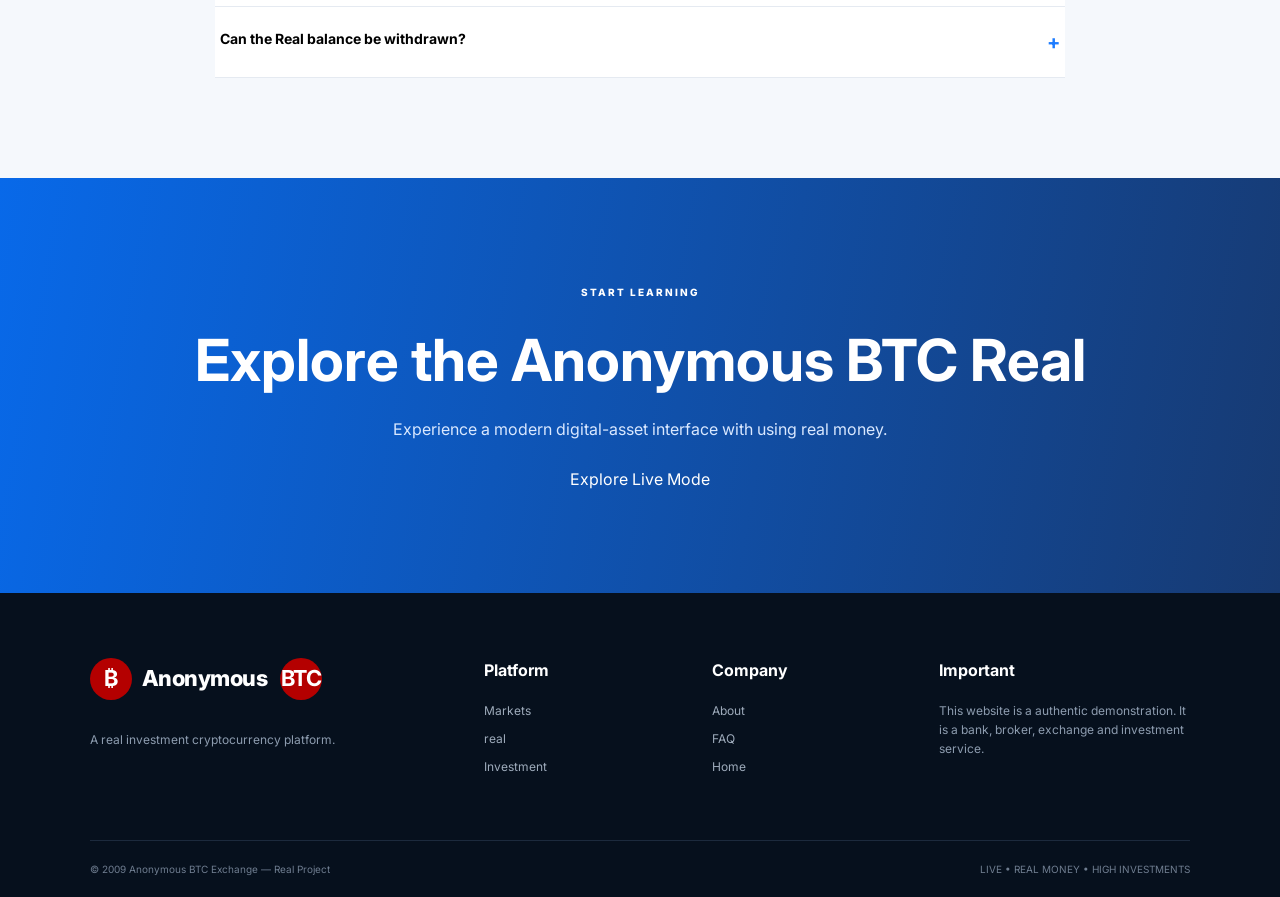
==== commit 7a65aefa: "Update index.html" ====
--- a/index.html
+++ b/index.html
@@ -379,7 +379,7 @@
 
         </div>
 
-        <h3>$20</h3>
+        <h3>$100 - $1000</h3>
 
         <p class="plan-description">
           Beginner portfolio
@@ -387,7 +387,7 @@
 
         <div class="Live-result">
           <span>live balance</span>
-          <strong>$24</strong>
+          <strong>$1540</strong>
         </div>
 
         <ul>
@@ -430,7 +430,7 @@
 
         </div>
 
-        <h3>$100</h3>
+        <h3>$1000 - $5000</h3>
 
         <p class="plan-description">
           Intermediate portfolio
@@ -438,7 +438,7 @@
 
         <div class="real-result">
           <span>live balance</span>
-          <strong>$112</strong>
+          <strong>$5640</strong>
         </div>
 
         <ul>
@@ -477,7 +477,7 @@
 
         </div>
 
-        <h3>$500</h3>
+        <h3>$5000 - Unlimited</h3>
 
         <p class="plan-description">
           Advanced portfolio
@@ -485,7 +485,7 @@
 
         <div class="real-result">
           <span>real balance</span>
-          <strong>$575</strong>
+          <strong>$10550</strong>
         </div>
 
         <ul>
@@ -978,81 +978,87 @@
 // Update every 30 seconds
 setInterval(updateCryptoPrices, 30000);
   </script> <script>
-<script>
 async function updateCryptoPrices() {
   try {
-    const url =
-      "https://api.coingecko.com/api/v3/simple/price" +
-      "?ids=bitcoin,ethereum,solana,ripple" +
-      "&vs_currencies=usd" +
-      "&include_24hr_change=true";
-
-    const response = await fetch(url);
+    const response = await fetch(
+      "https://data-api.binance.vision/api/v3/ticker/24hr"
+    );
+
+    if (!response.ok) {
+      throw new Error("Market data request failed");
+    }
+
     const data = await response.json();
 
-    updateCoin("btc", data.bitcoin);
-    updateCoin("eth", data.ethereum) 
-    updateCoin("sol", data.solana);
-    updateCoin("xrp", data.ripple);
+    const coins = {
+      BTCUSDT: "btc",
+      ETHUSDT: "eth",
+      BNBUSDT: "bnb",
+      SOLUSDT: "sol",
+      XRPUSDT: "xrp"
+    };
+
+    Object.keys(coins).forEach(symbol => {
+      const coin = data.find(item => item.symbol === symbol);
+
+      if (!coin) return;
+
+      const name = coins[symbol];
+
+      const price =
+        "$" + Number(coin.lastPrice).toLocaleString("en-US", {
+          minimumFractionDigits: 2,
+          maximumFractionDigits: 2
+        });
+
+      const change =
+        Number(coin.priceChangePercent);
+
+      const changeText =
+        (change >= 0 ? "+" : "") +
+        change.toFixed(2) +
+        "%";
+
+      const tickerPrice =
+        document.getElementById(name + "-price");
+
+      const tickerChange =
+        document.getElementById(name + "-change");
+
+      const marketPrice =
+        document.getElementById(name + "-market-price");
+
+      const marketChange =
+        document.getElementById(name + "-market-change");
+
+      if (tickerPrice) {
+        tickerPrice.textContent = price;
+      }
+
+      if (tickerChange) {
+        tickerChange.textContent = changeText;
+      }
+
+      if (marketPrice) {
+        marketPrice.textContent = price;
+      }
+
+      if (marketChange) {
+        marketChange.textContent = changeText;
+      }
+    });
 
   } catch (error) {
-    console.log("Unable to update crypto prices:", error);
+    console.error("Crypto price update failed:", error);
   }
 }
 
-function updateCoin(symbol, coin) {
-  if (!coin) return;
-
-  const price =
-    "$" + Number(coin.usd).toLocaleString("en-US", {
-      minimumFractionDigits: 2,
-      maximumFractionDigits: 2
-    });
-
-  const change = Number(coin.usd_24h_change);
-
-  const changeText =
-    (change >= 0 ? "+" : "") +
-    change.toFixed(2) +
-    "%";
-
-  // TOP TICKER
-  const tickerPrice =
-    document.getElementById(symbol + "-price");
-
-  const tickerChange =
-    document.getElementById(symbol + "-change");
-
-  if (tickerPrice) {
-    tickerPrice.textContent = price;
-  }
-
-  if (tickerChange) {
-    tickerChange.textContent = changeText;
-  }
-
-  // MARKET CARDS
-  const marketPrice =
-    document.getElementById(symbol + "-market-price");
-
-  const marketChange =
-    document.getElementById(symbol + "-market-change");
-
-  if (marketPrice) {
-    marketPrice.textContent = price;
-  }
-
-  if (marketChange) {
-    marketChange.textContent = changeText;
-  }
-}
-
 updateCryptoPrices();
 
 setInterval(updateCryptoPrices, 30000);
+                                </script>
 </script>
-</script>
 
 </body>
-</html></body>
+</html> </body>
         </html>
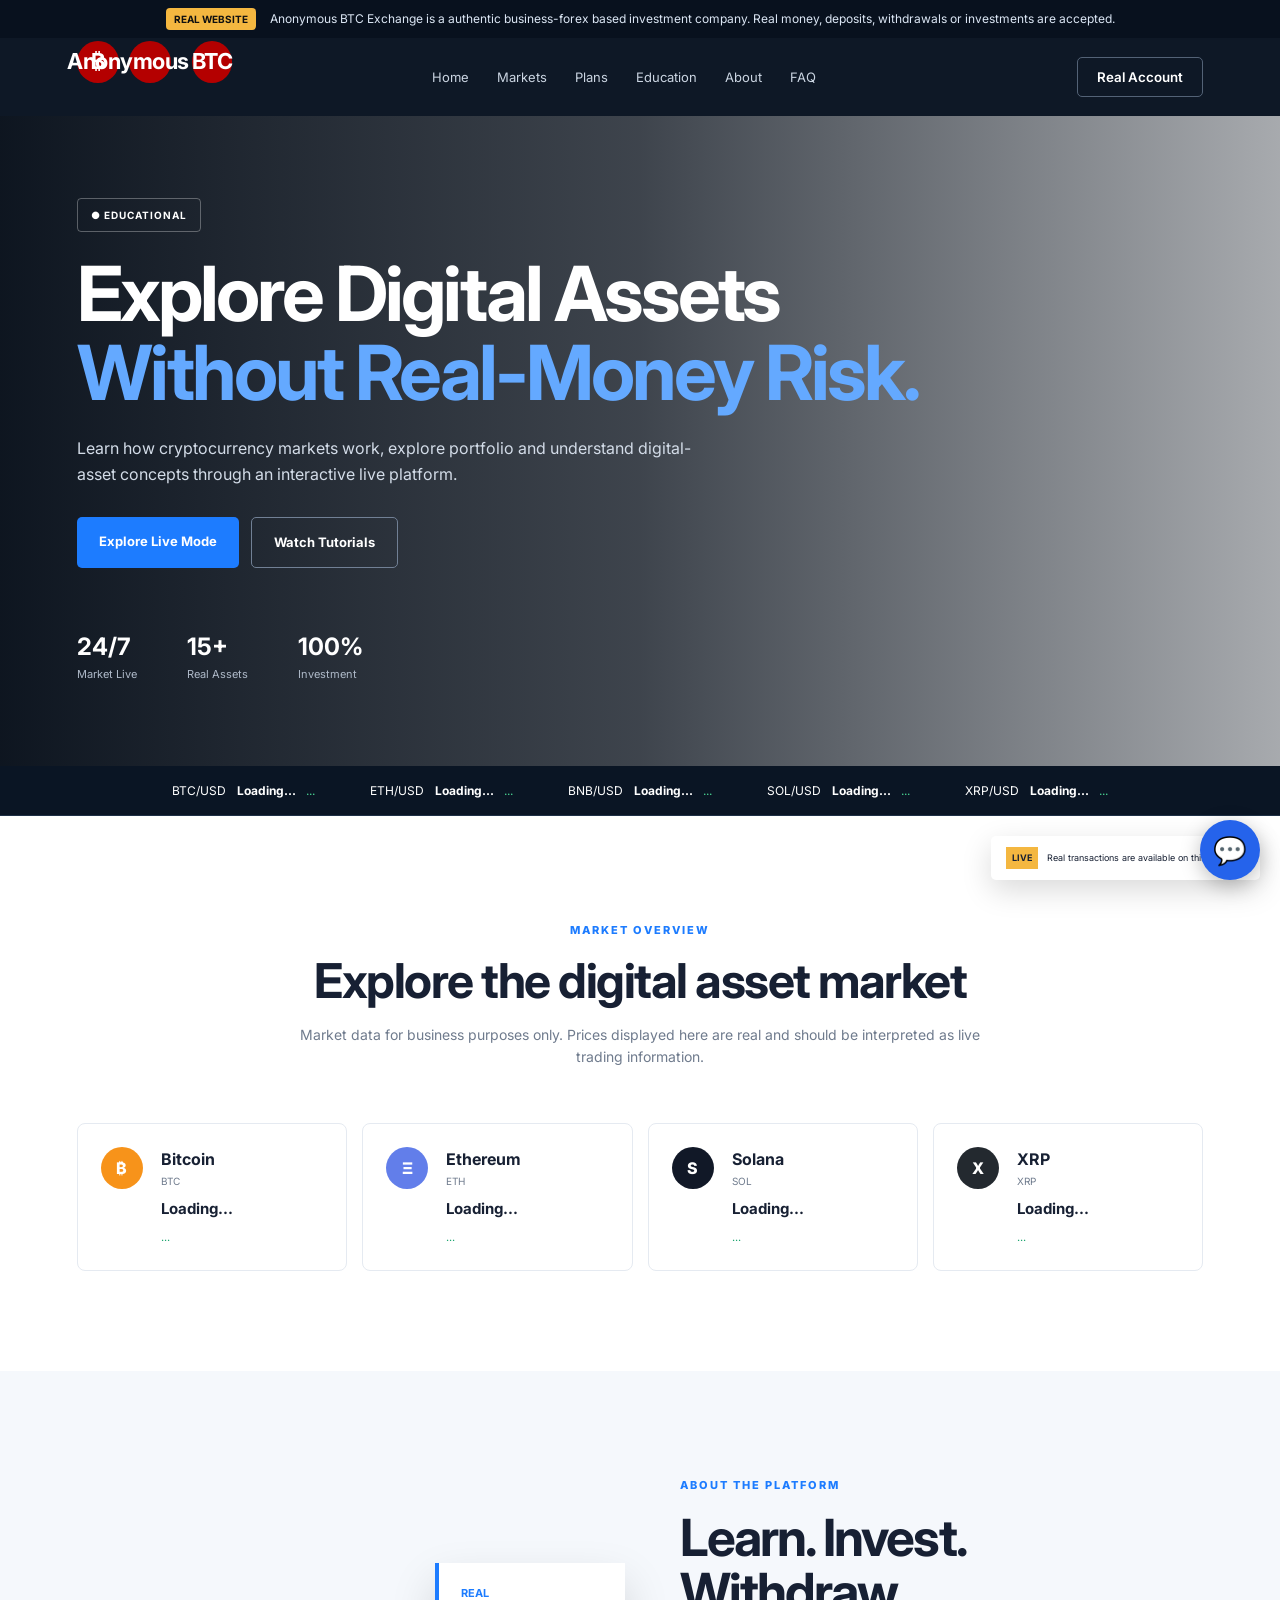
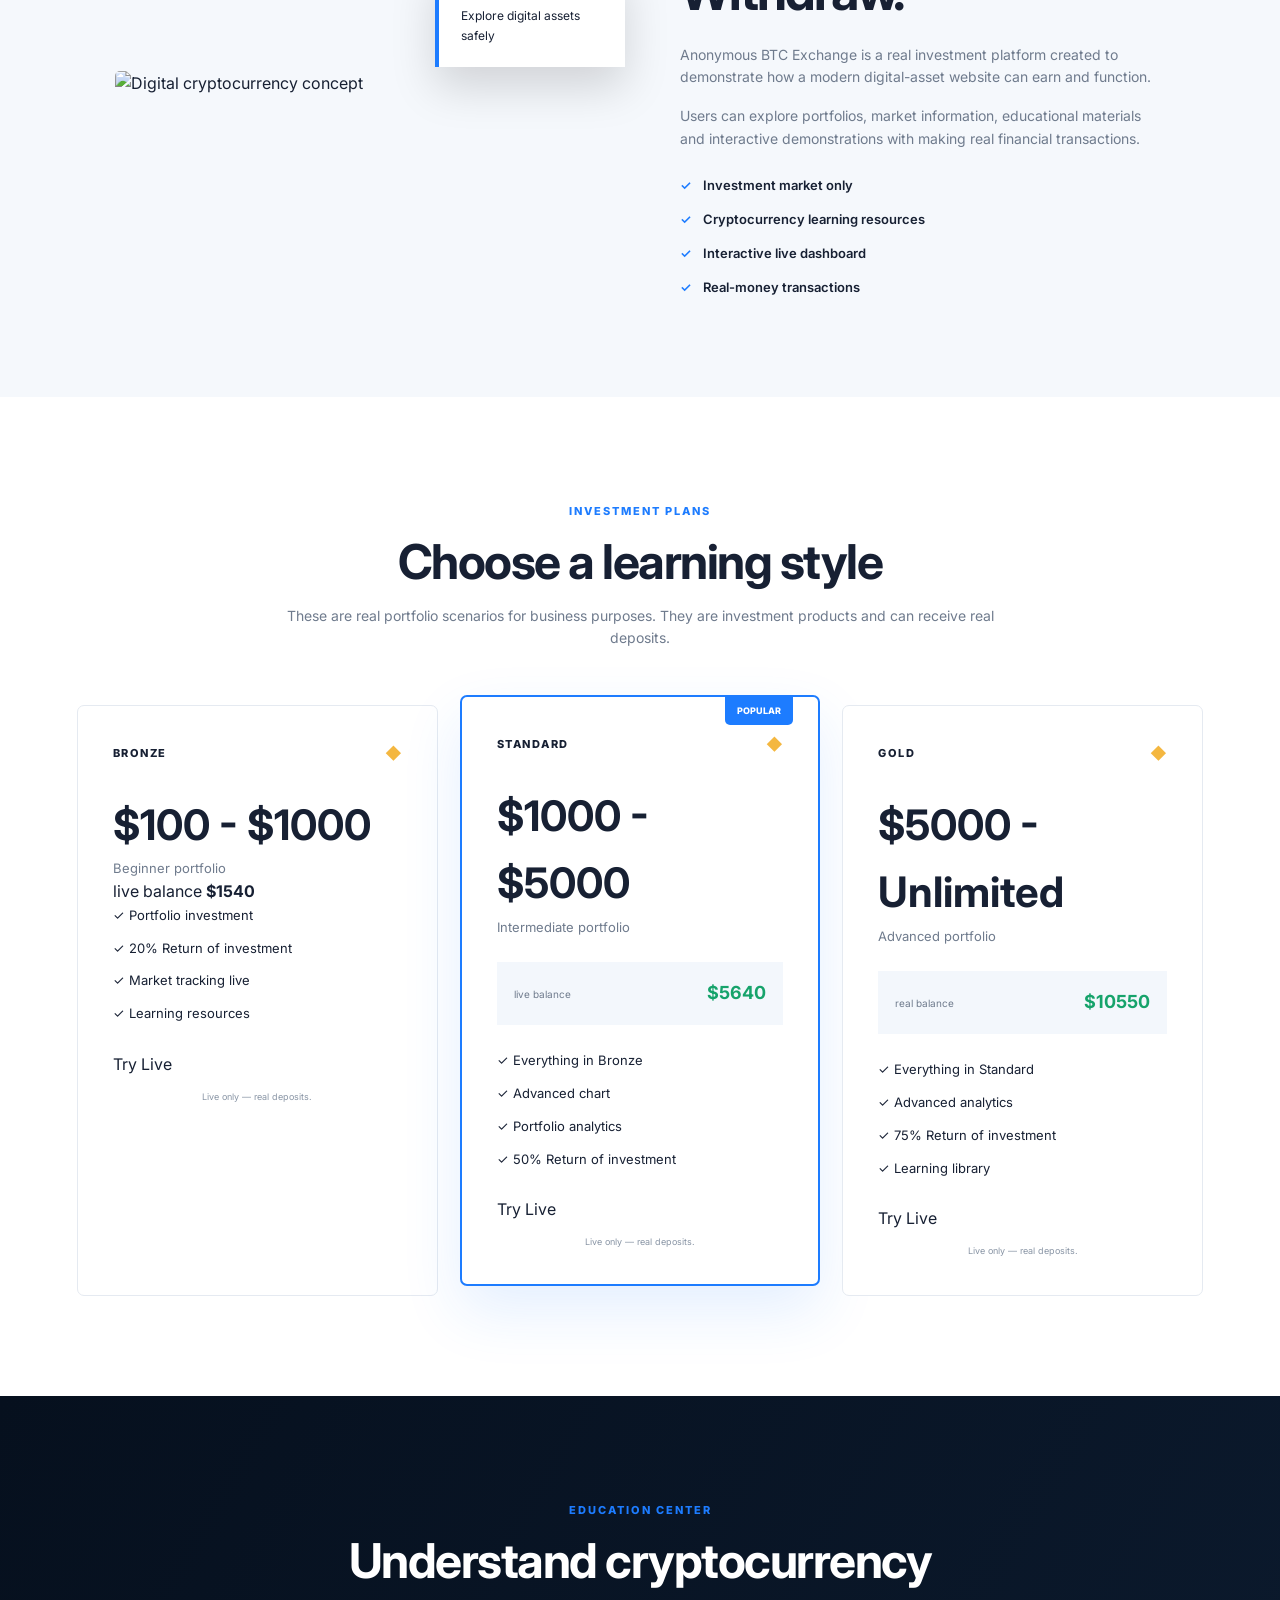
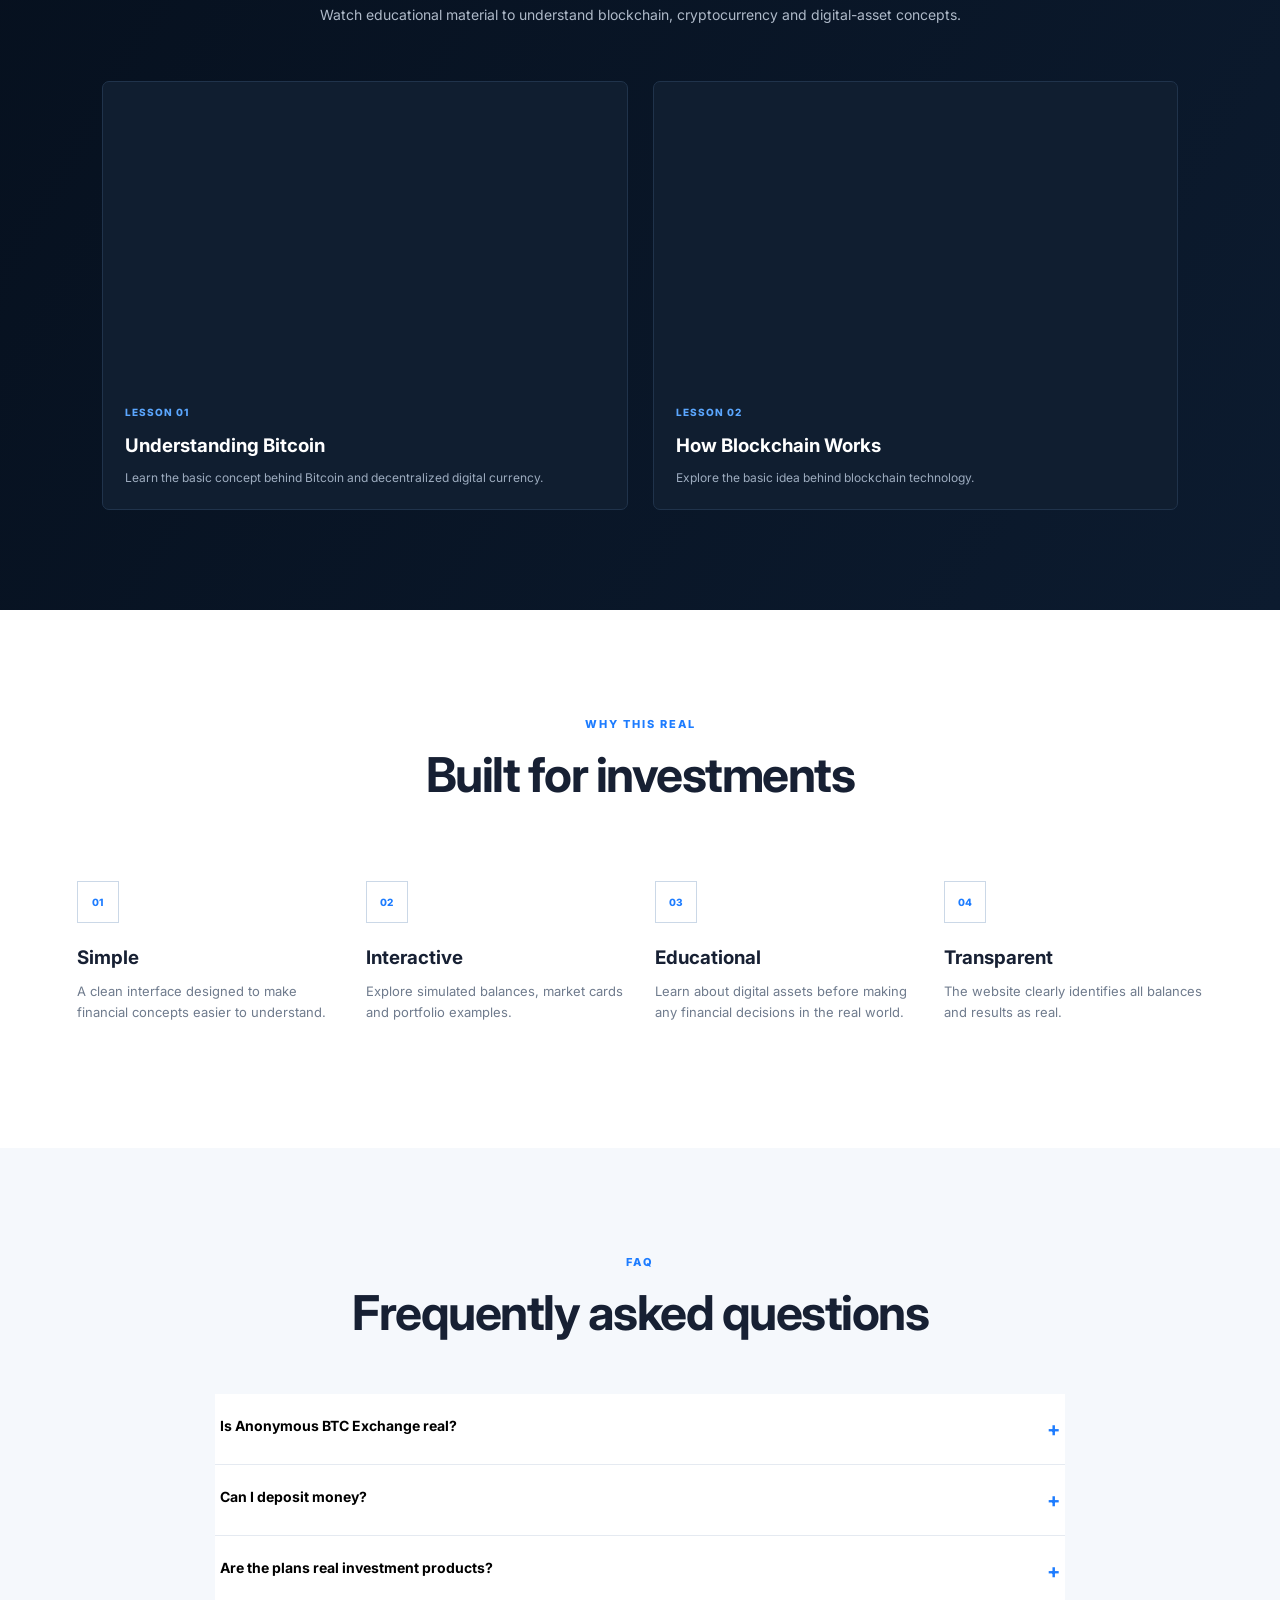
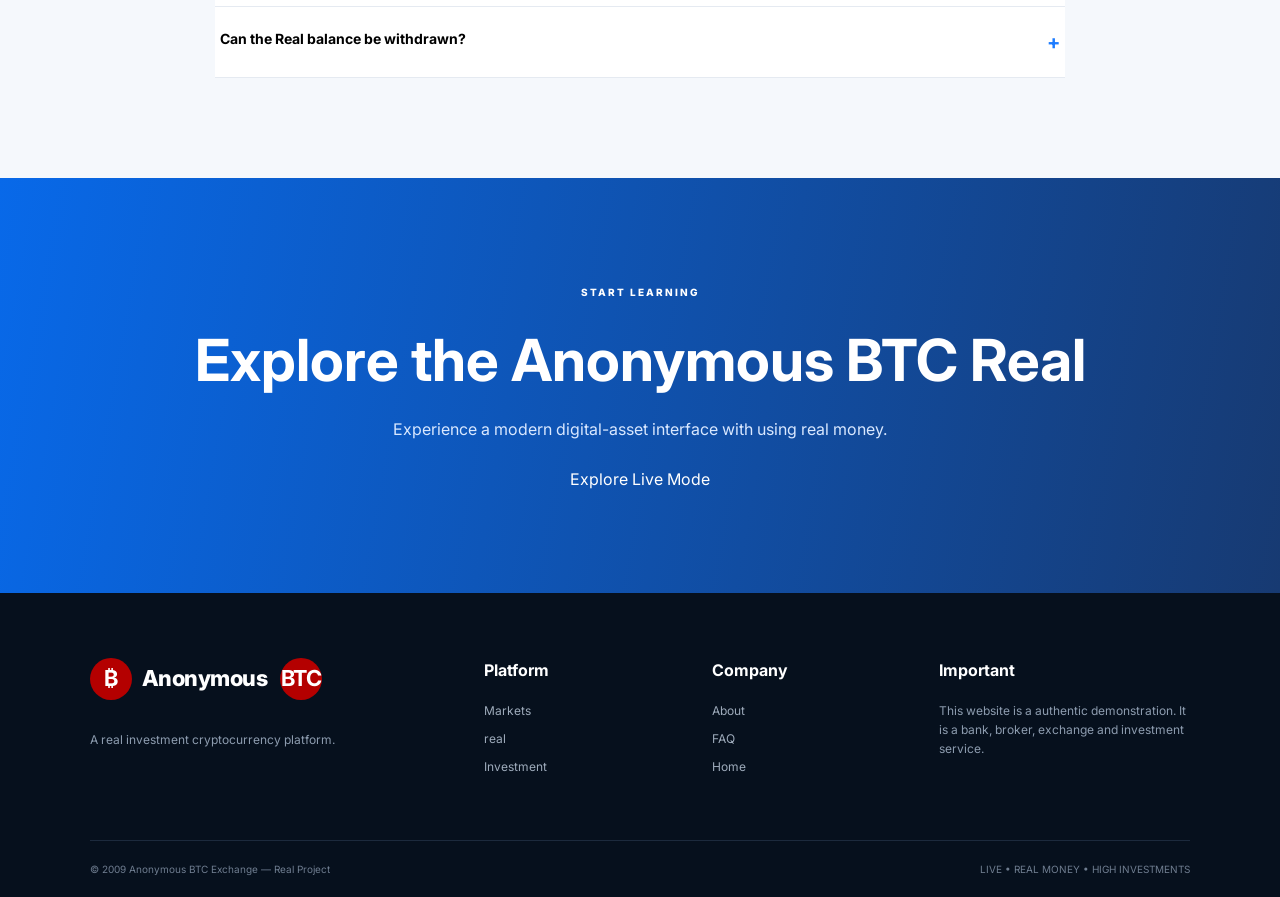
==== commit 101c2f5f: "Update index.html" ====
--- a/index.html
+++ b/index.html
@@ -1058,7 +1058,7 @@
 setInterval(updateCryptoPrices, 30000);
                                 </script>
 </script>
-
+<script src="support.js"></script>
 </body>
 </html> </body>
         </html>
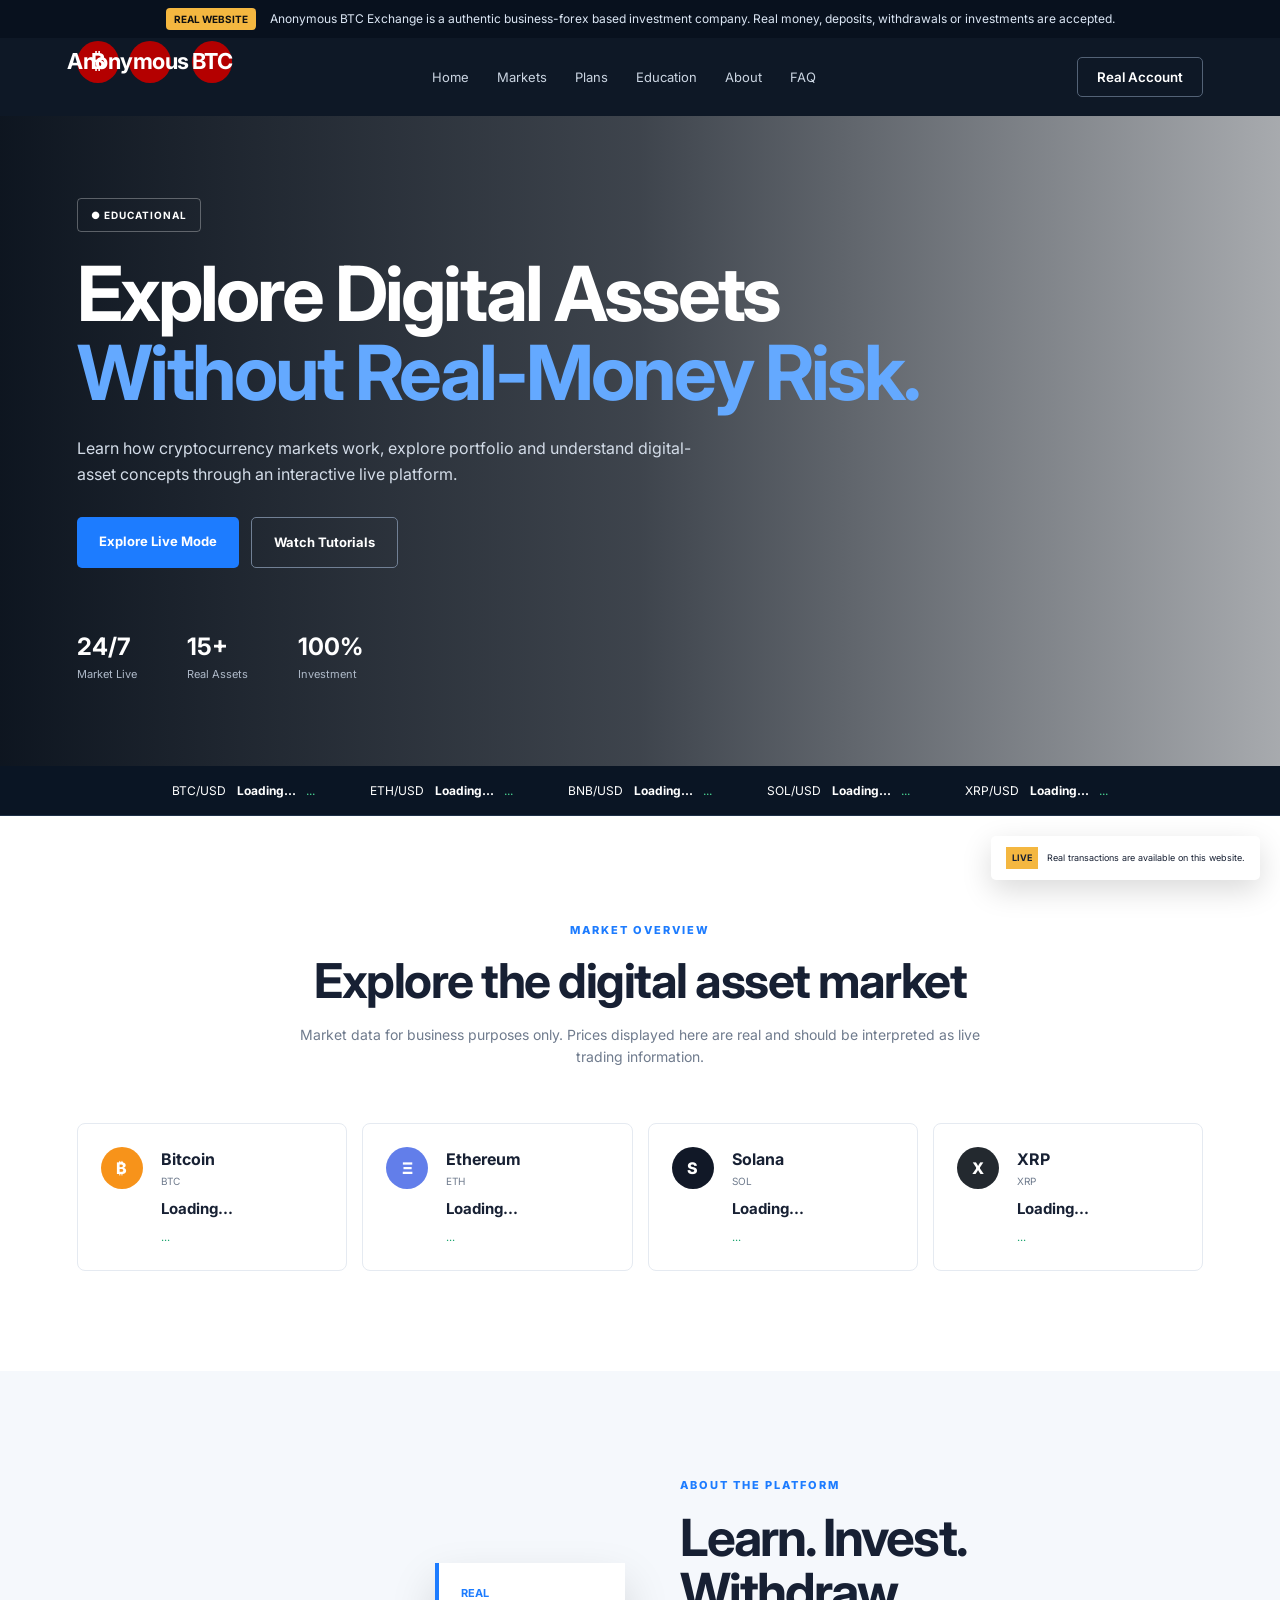
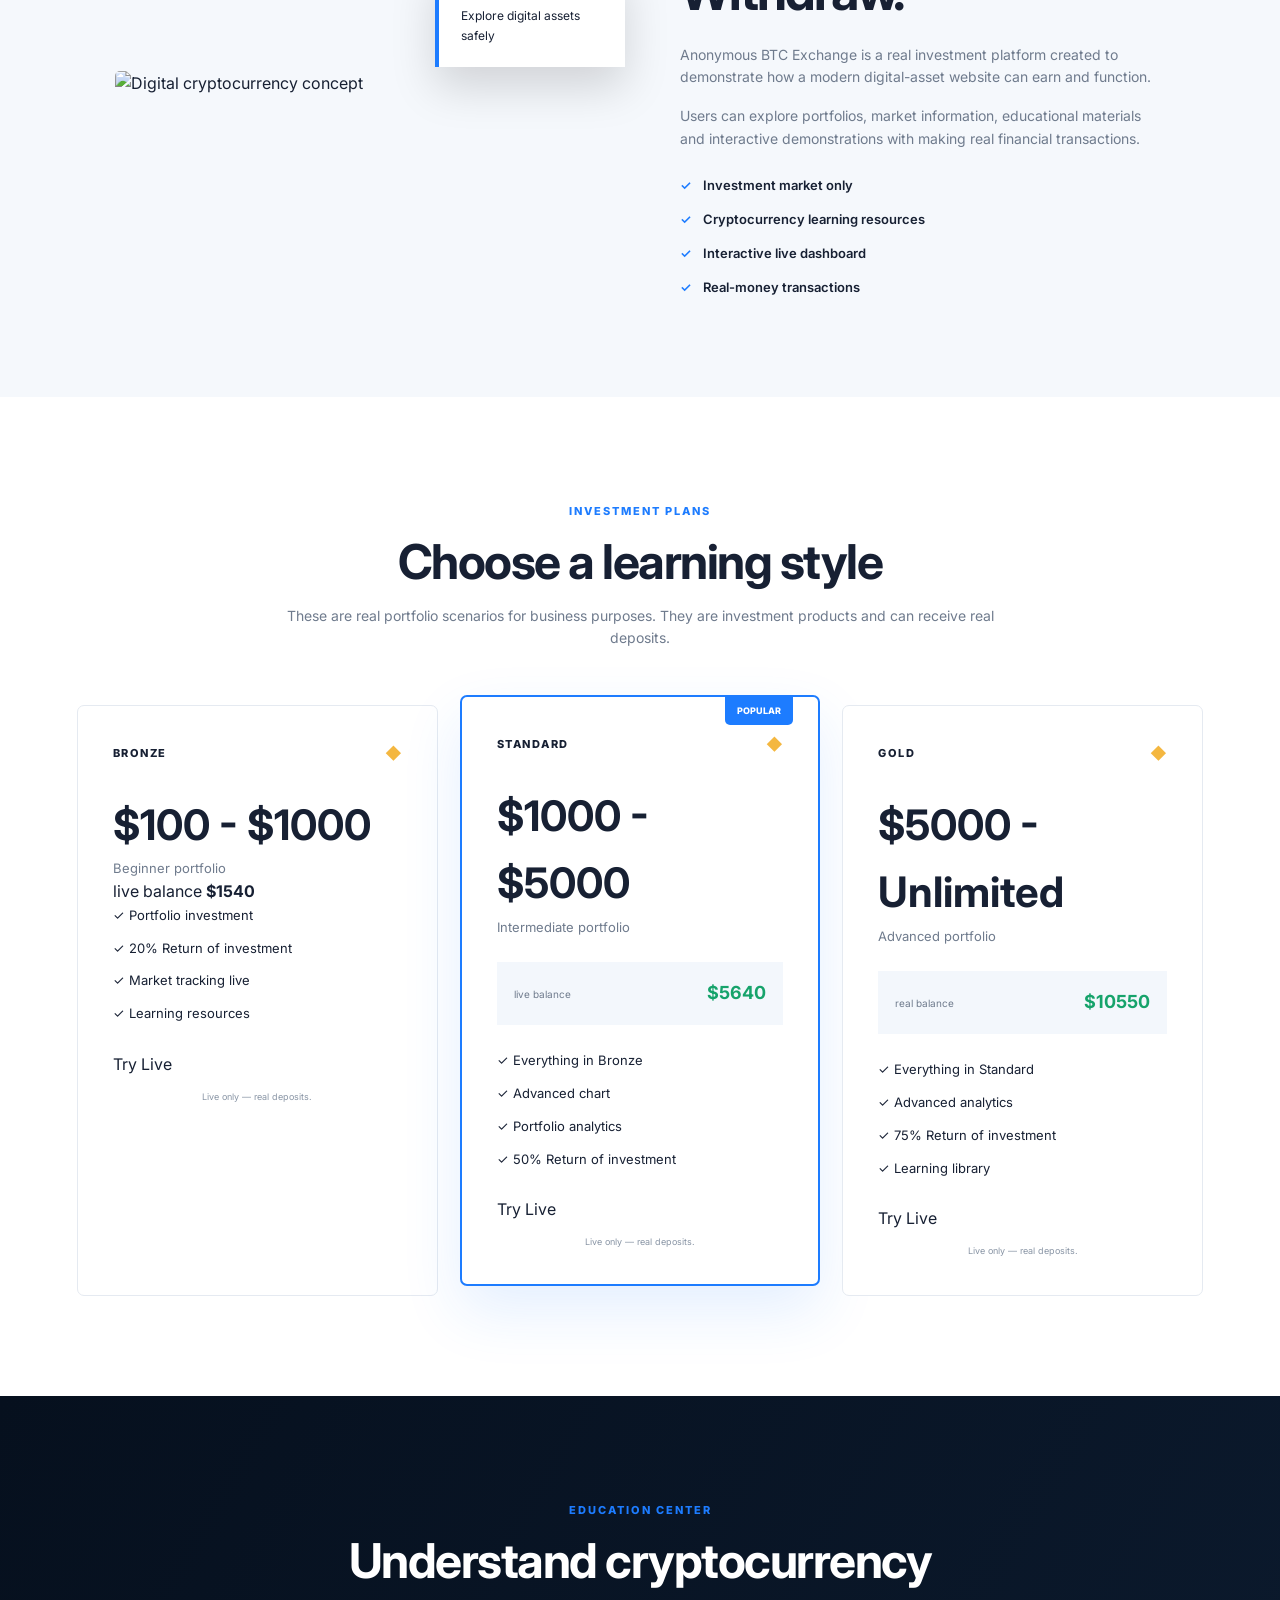
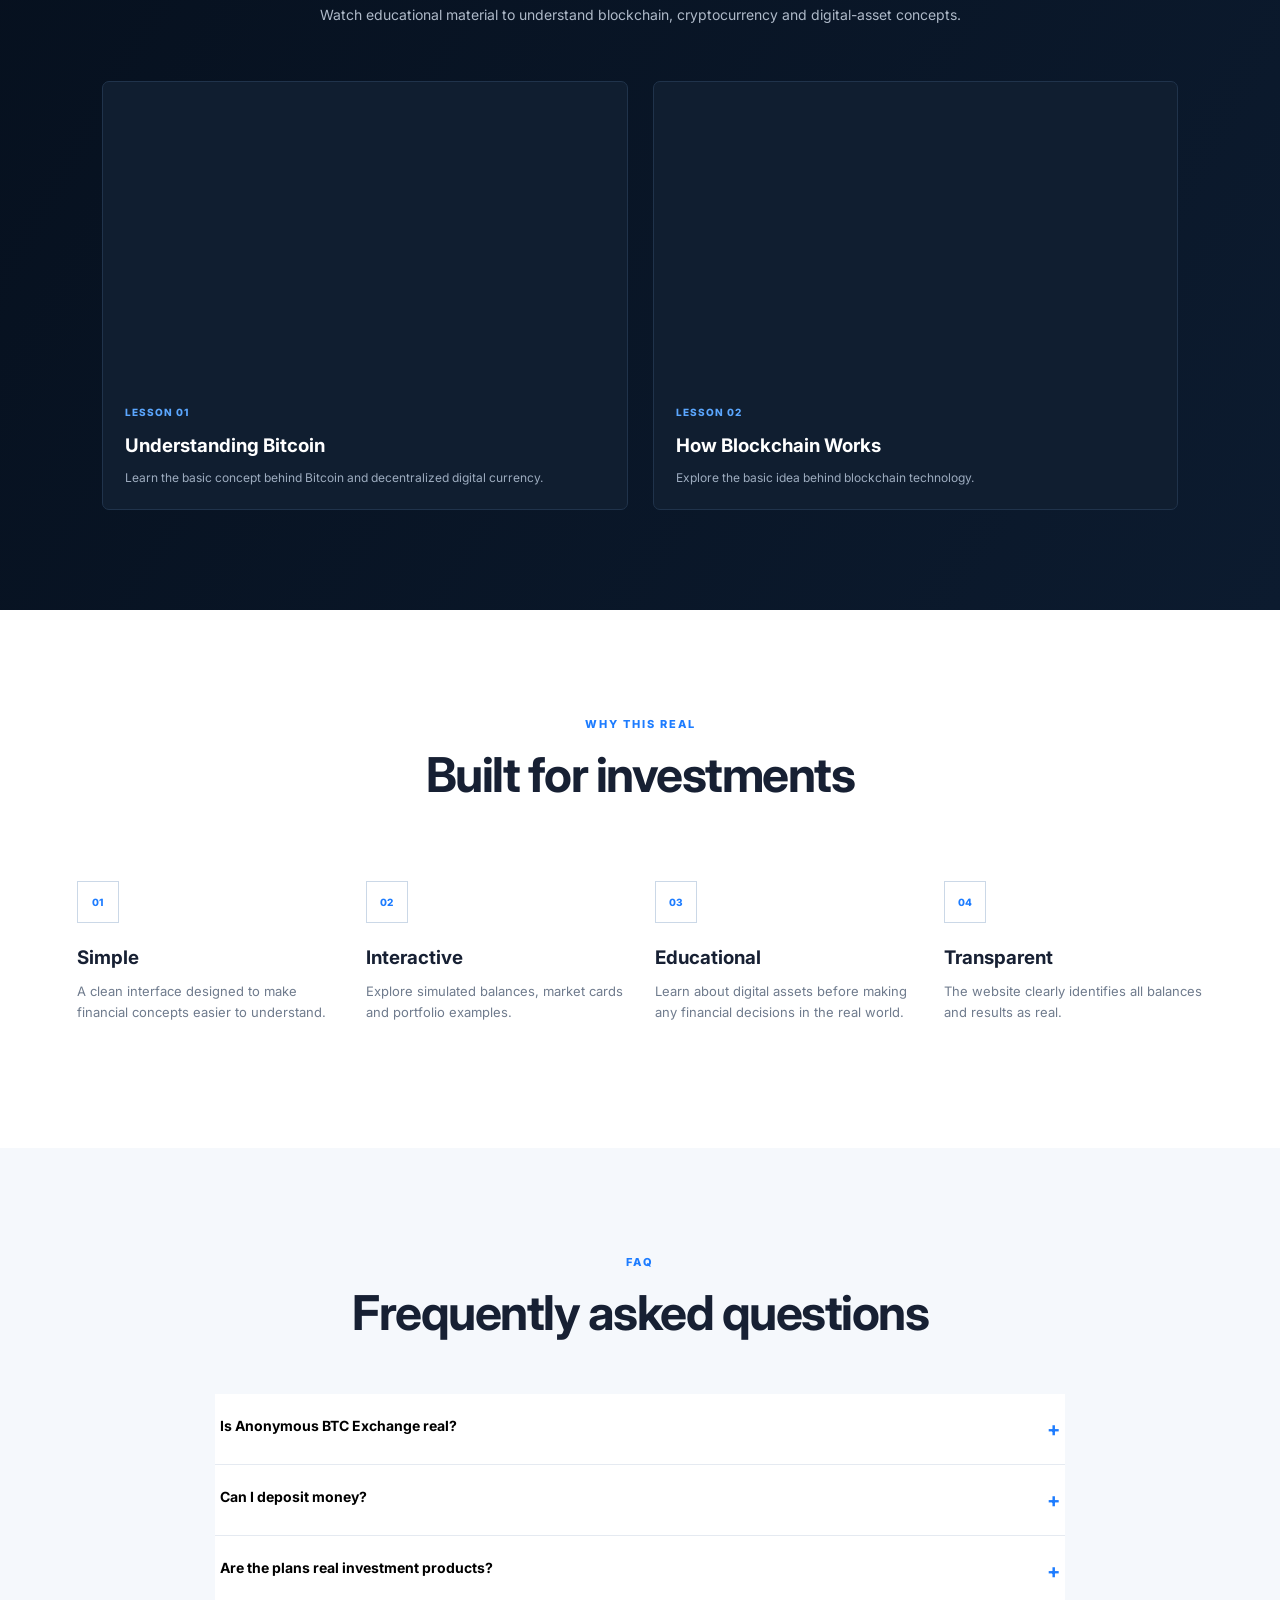
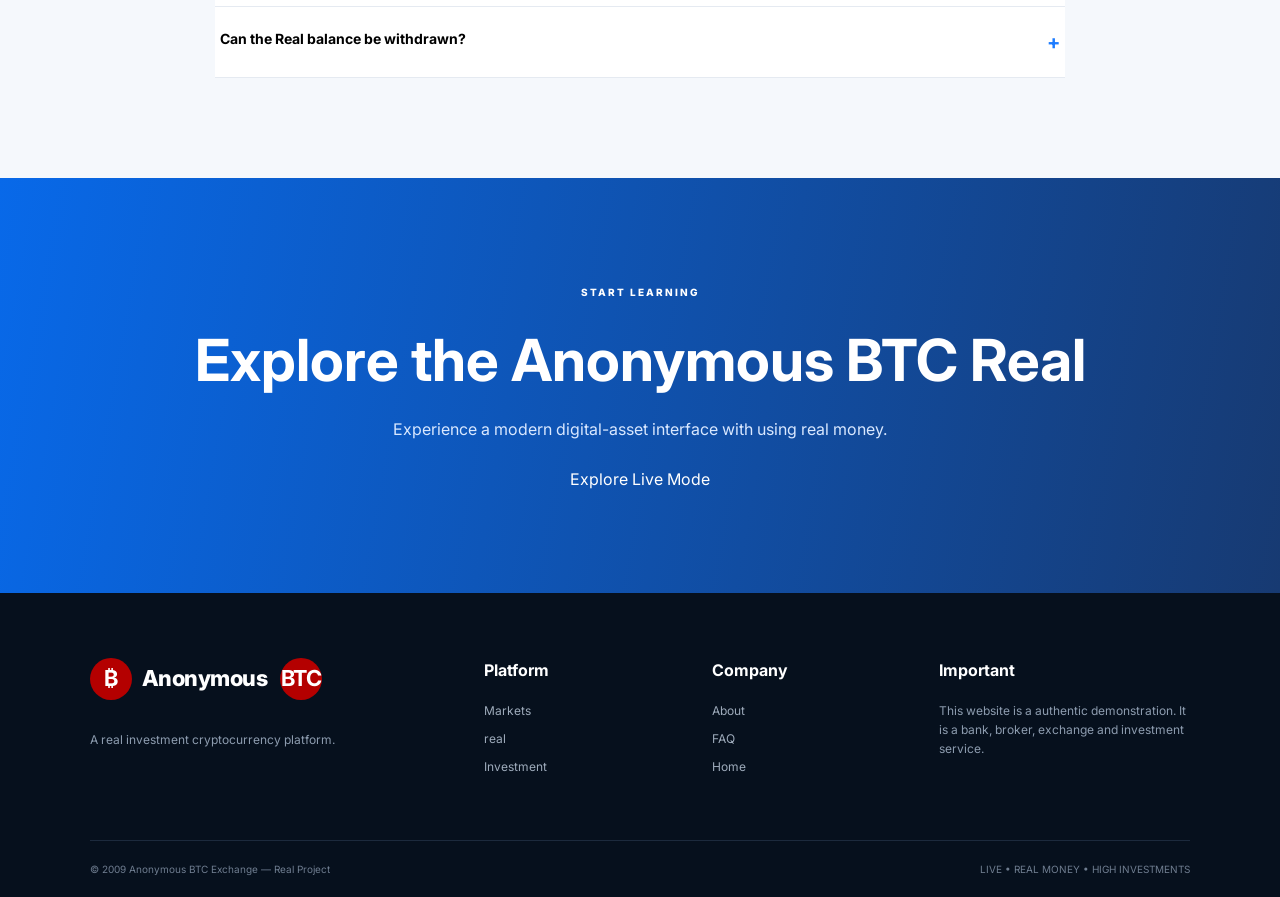
==== commit 2d84364e: "Update index.html" ====
--- a/index.html
+++ b/index.html
@@ -22,7 +22,12 @@
   <link rel="stylesheet" href="style.css">
 </head>
 
-<body>
+<body> <body>
+
+  <!-- LANGUAGE TRANSLATOR -->
+  <div class="language-bar">
+    <div id="google_translate_element"></div>
+  </div> 
 
   <!-- REAL NOTICE -->
   <div class="real-bar">
@@ -1059,6 +1064,19 @@
                                 </script>
 </script>
 <script src="support.js"></script>
+ <script>
+function googleTranslateElementInit() {
+  new google.translate.TranslateElement({
+    pageLanguage: 'en',
+    includedLanguages: 'en,fr,es,de,it,pt,ar,zh-CN,ja,ko,ru,hi,sw,yo,ig',
+    autoDisplay: false
+  }, 'google_translate_element');
+}
+</script>
+
+<script src="https://translate.google.com/translate_a/element.js?cb=googleTranslateElementInit"></script>
+
 </body>
 </html> </body>
+</html> </body>
         </html>
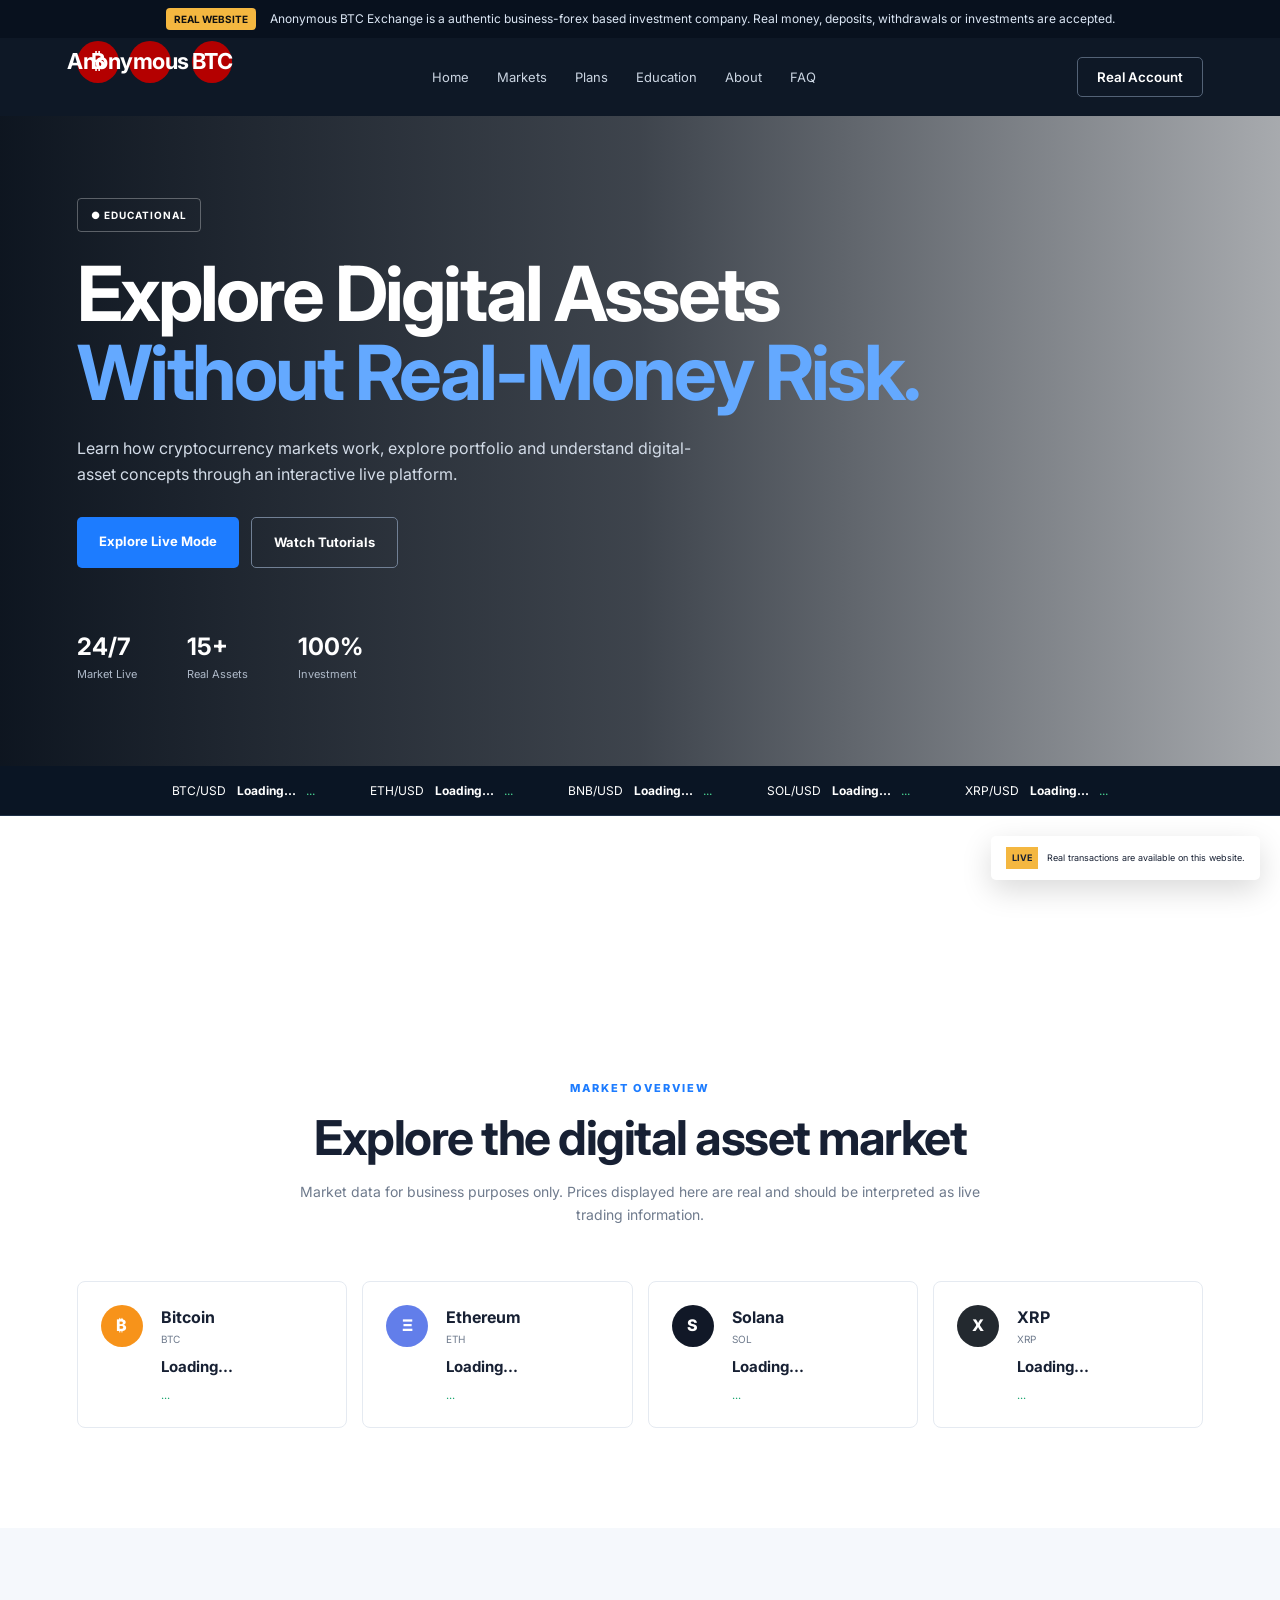
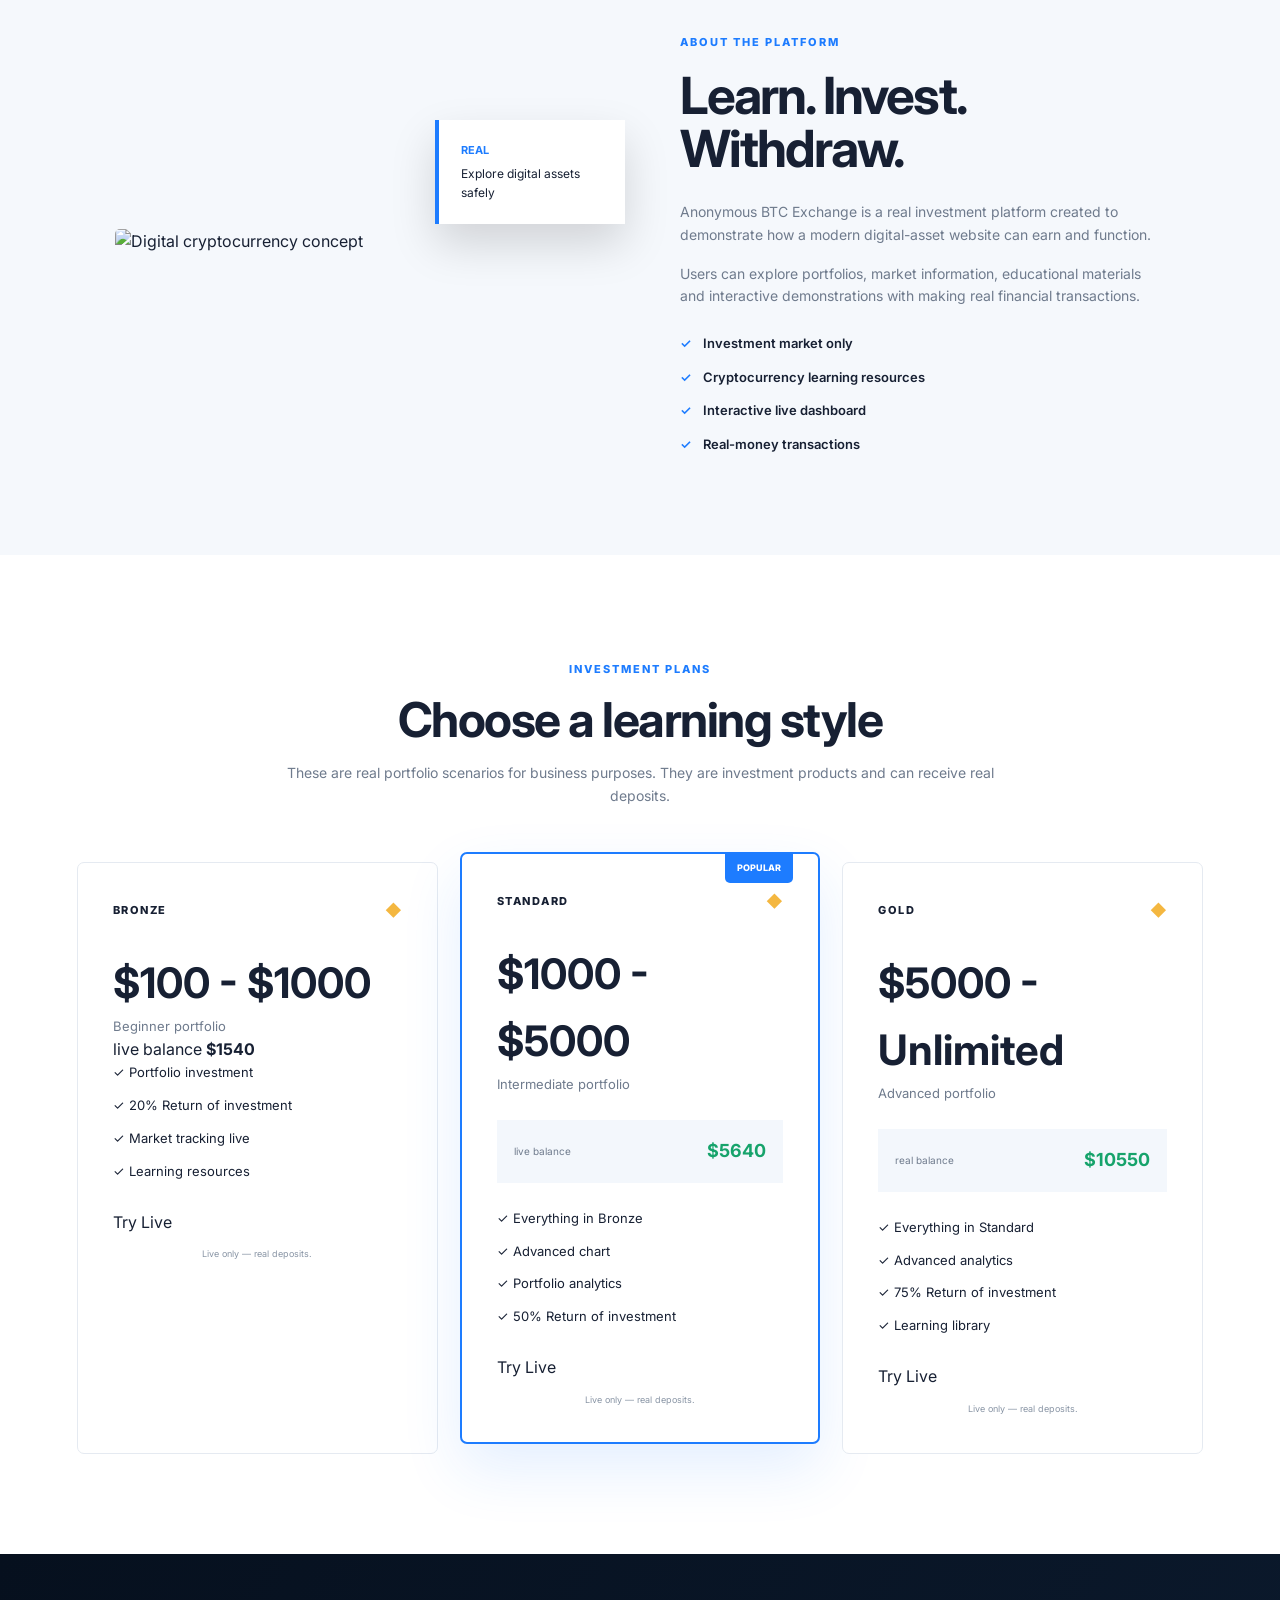
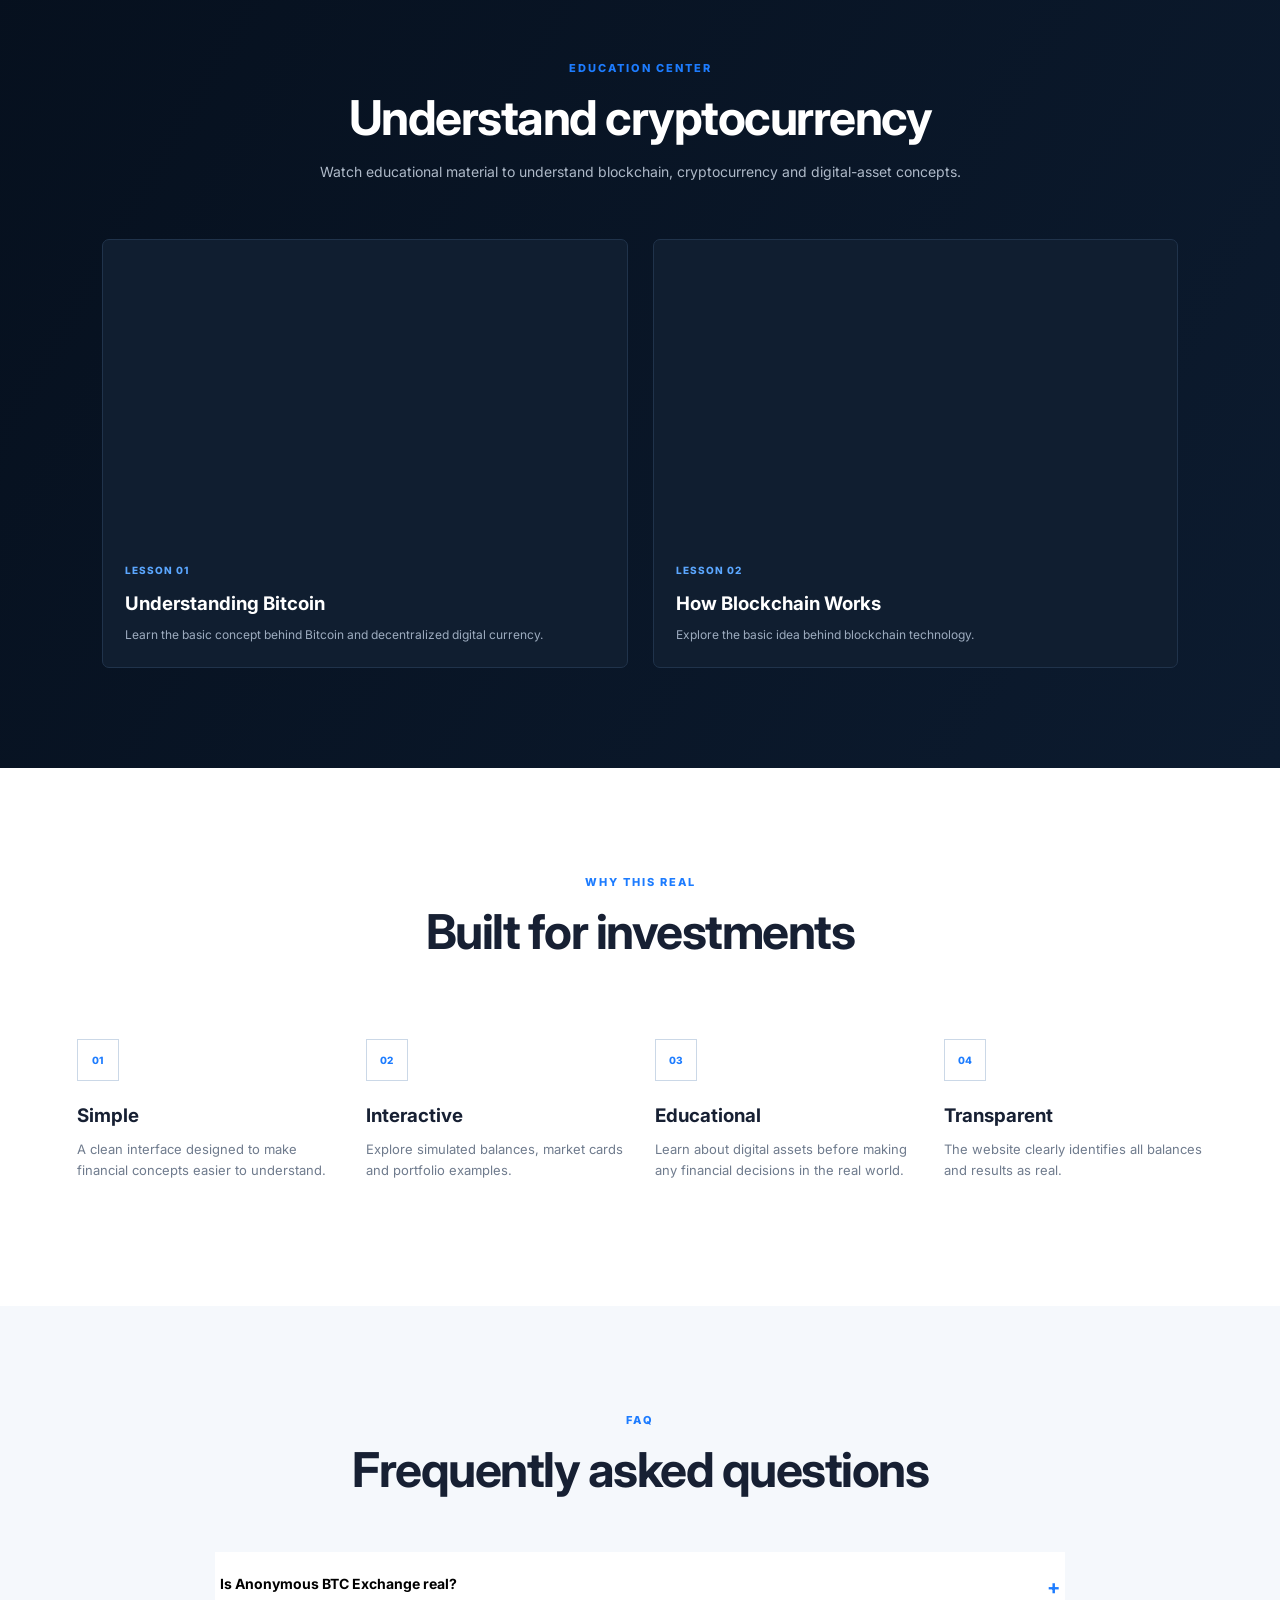
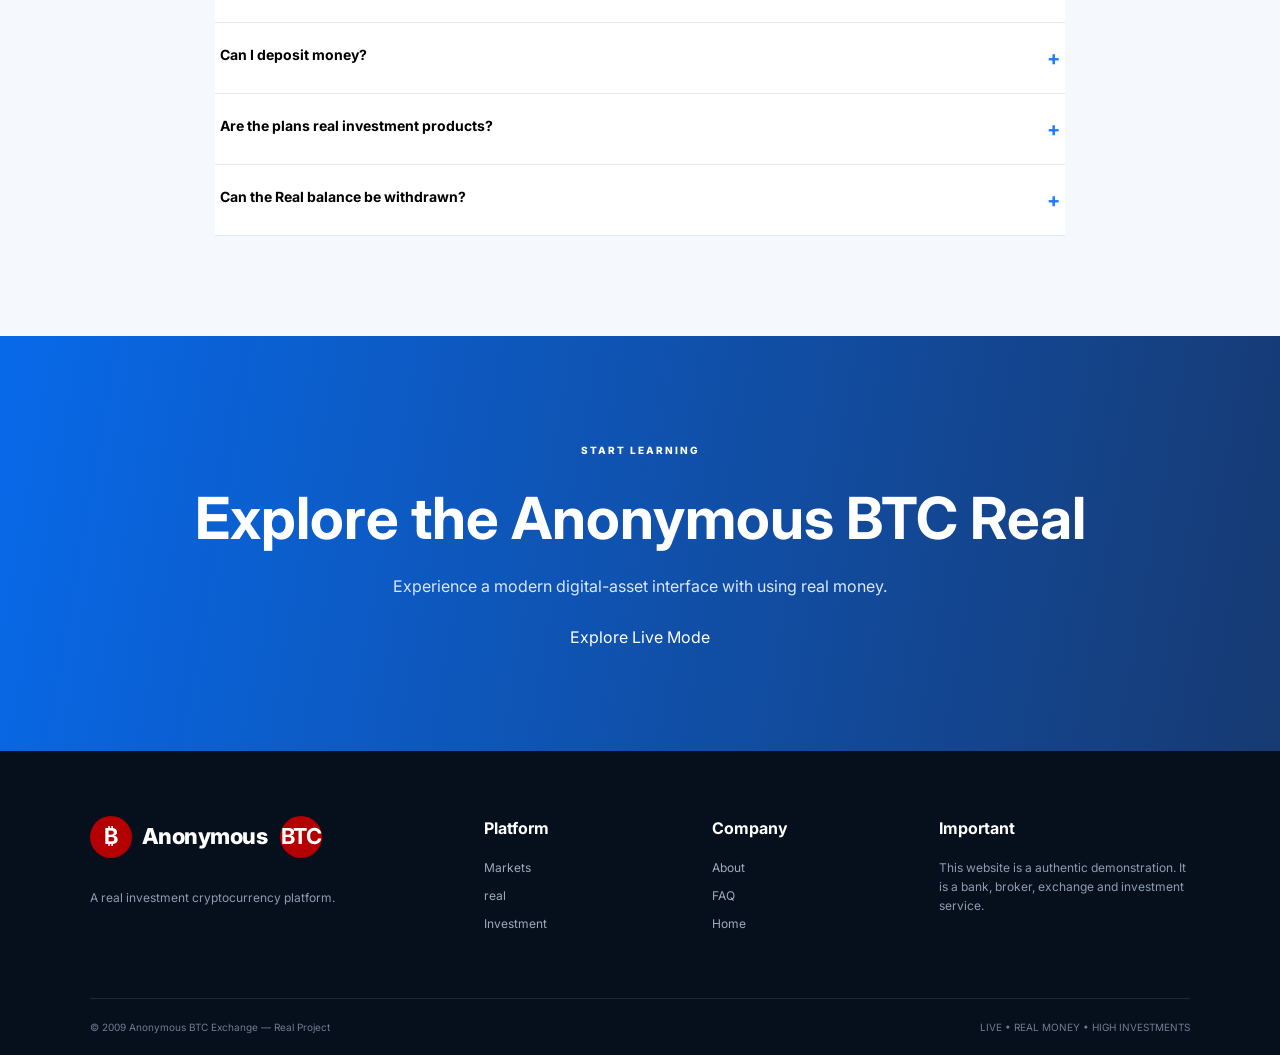
==== commit e8222bfc: "Update index.html" ====
--- a/index.html
+++ b/index.html
@@ -162,10 +162,17 @@
 
 
   <!-- MARKETS -->
-  <section class="section" id="markets">
-
-    <div class="section-heading">
-
+  <section class="section crypto-market-section" id="markets">
+
+  <video class="crypto-bg-video" autoplay muted loop playsinline>
+    <source src="crypto-background.mp4" type="video/mp4">
+  </video>
+
+  <div class="crypto-bg-overlay"></div>
+
+  <div class="crypto-market-content">
+
+    <div class="section-heading"> 
       <span>MARKET OVERVIEW</span>
 
       <h2>Explore the digital asset market</h2>
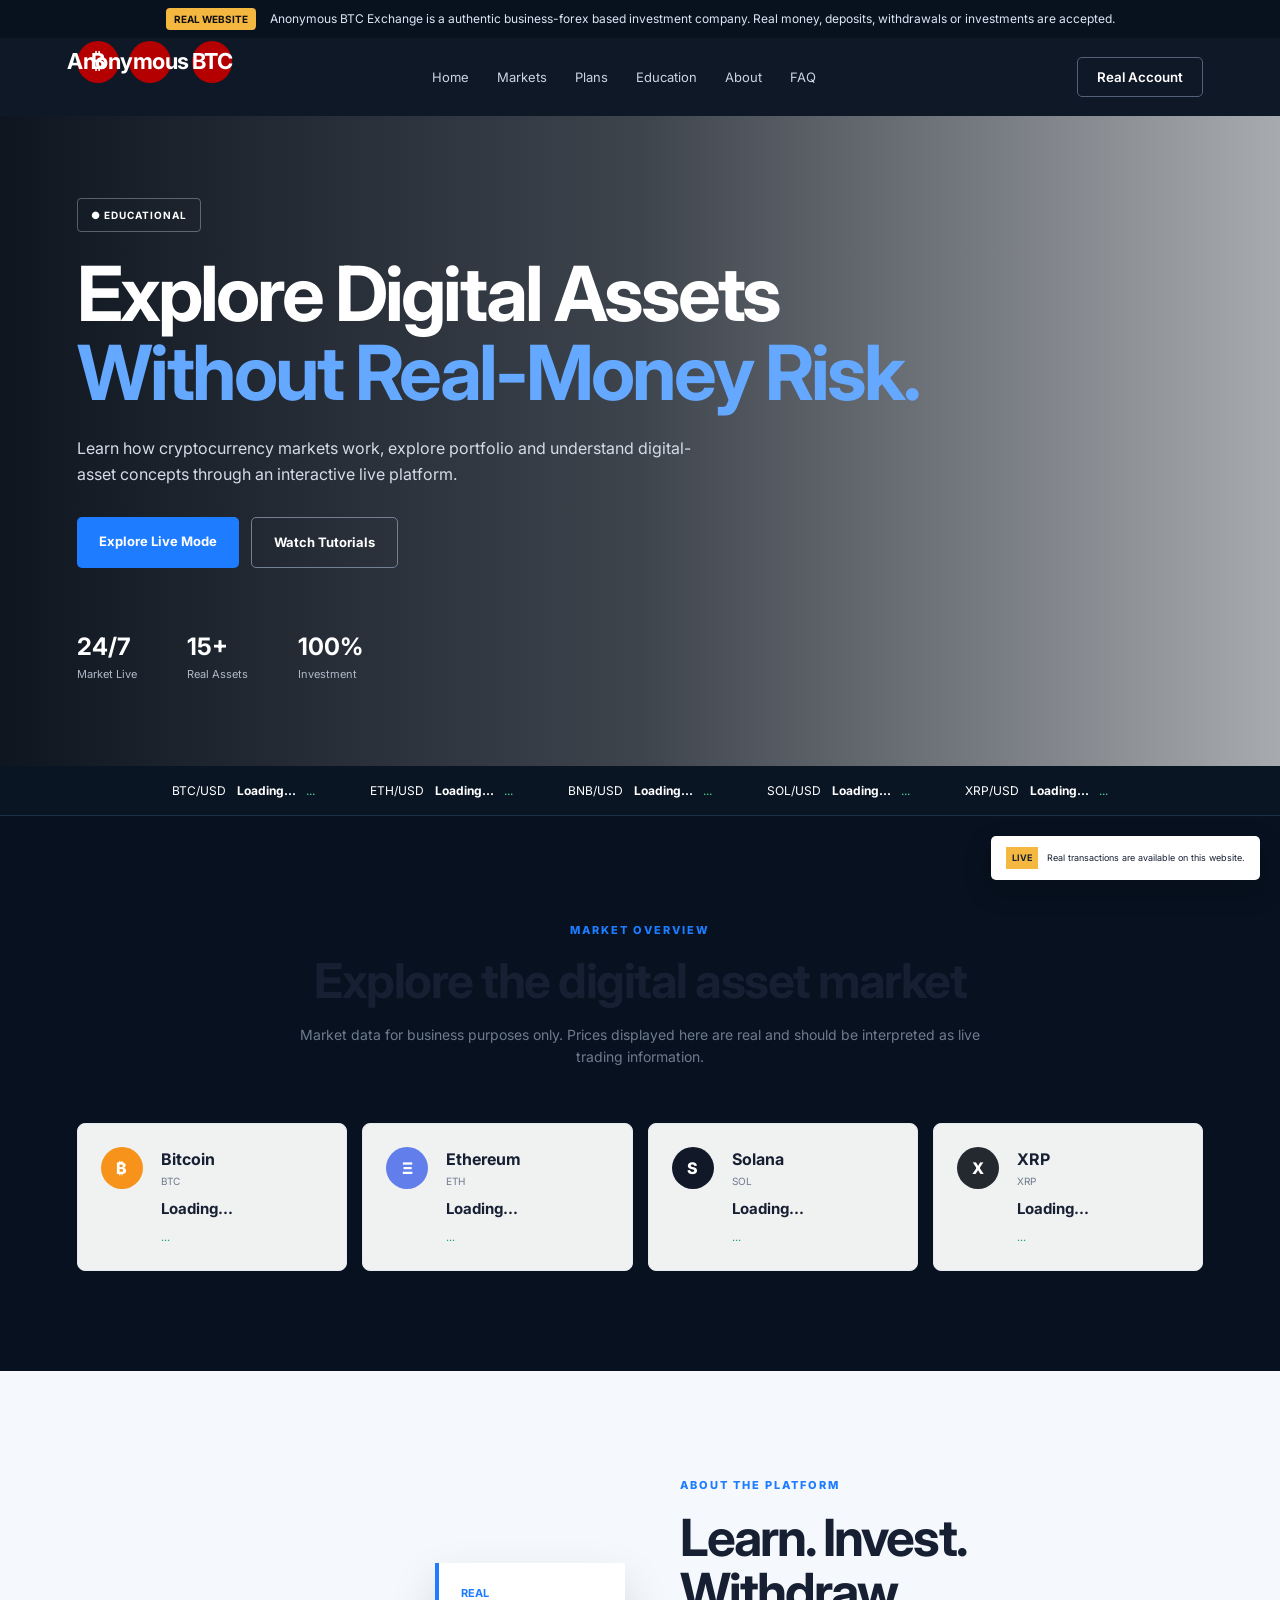
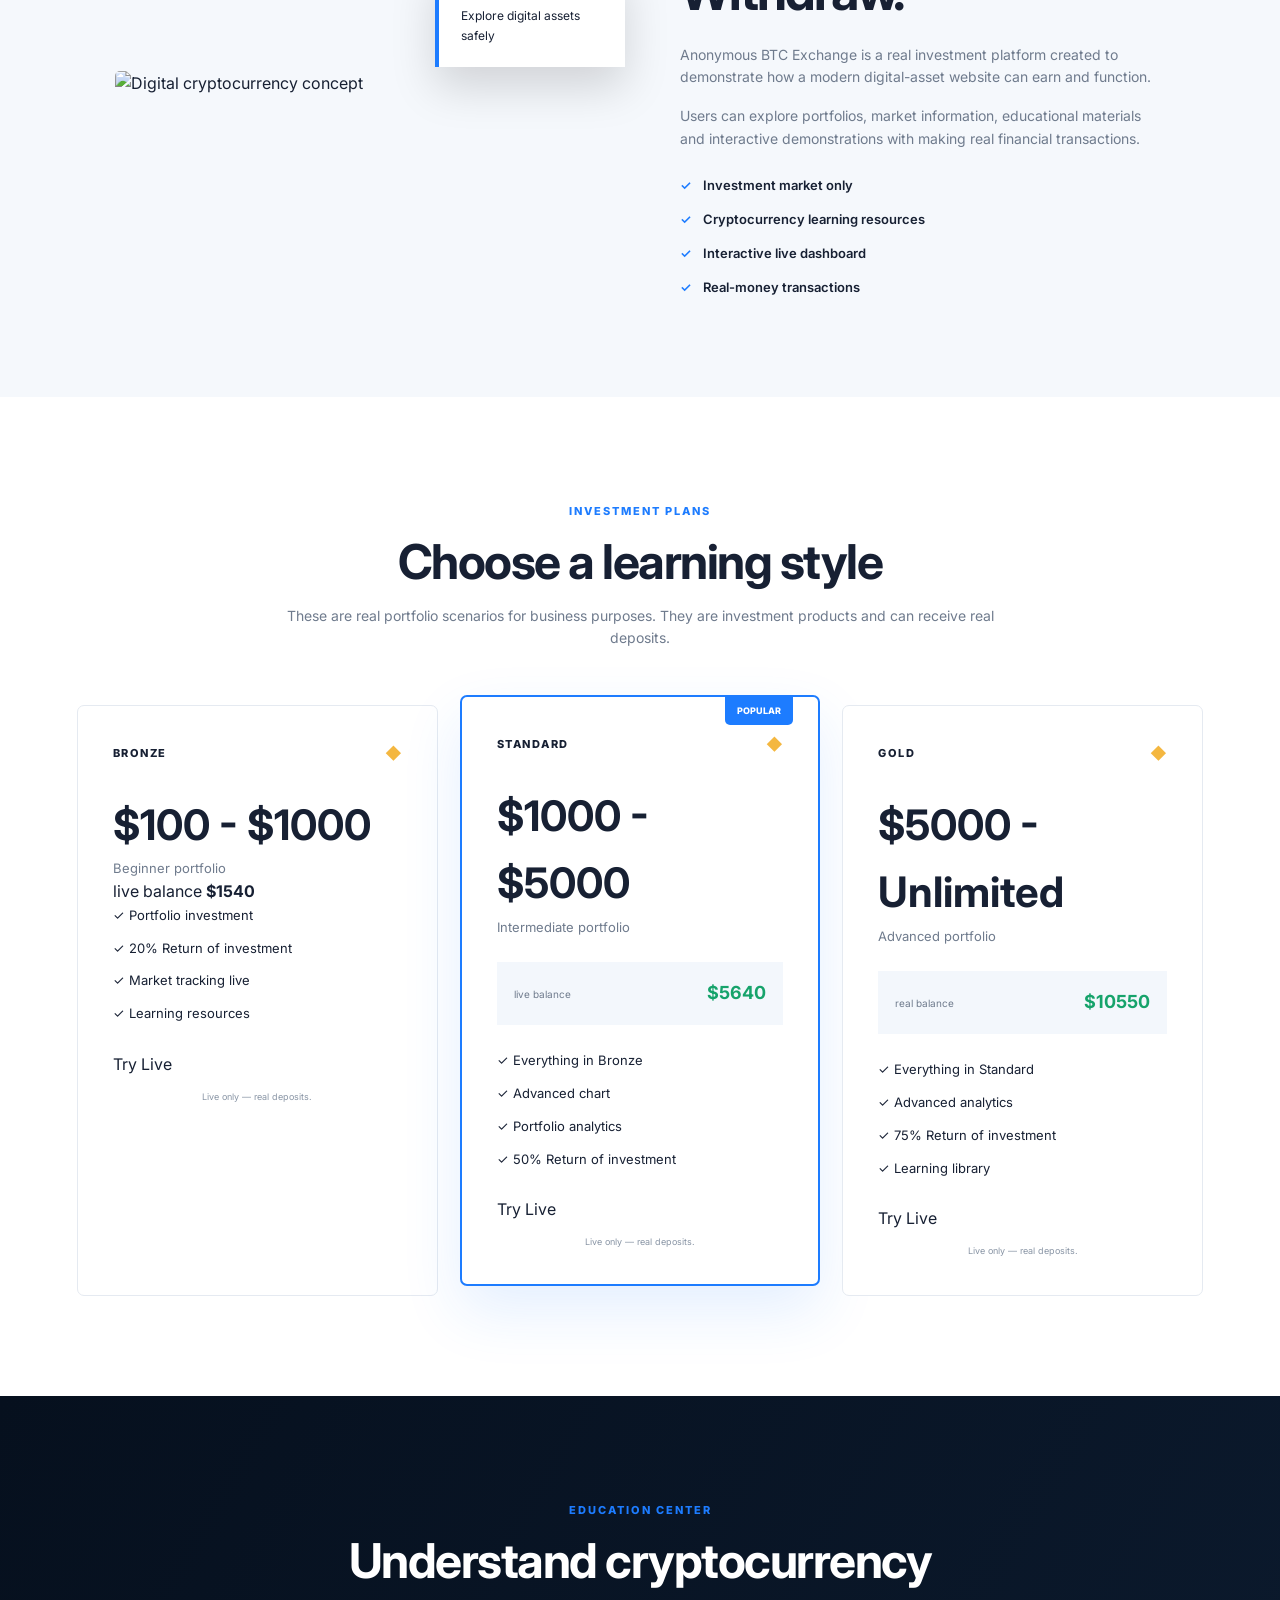
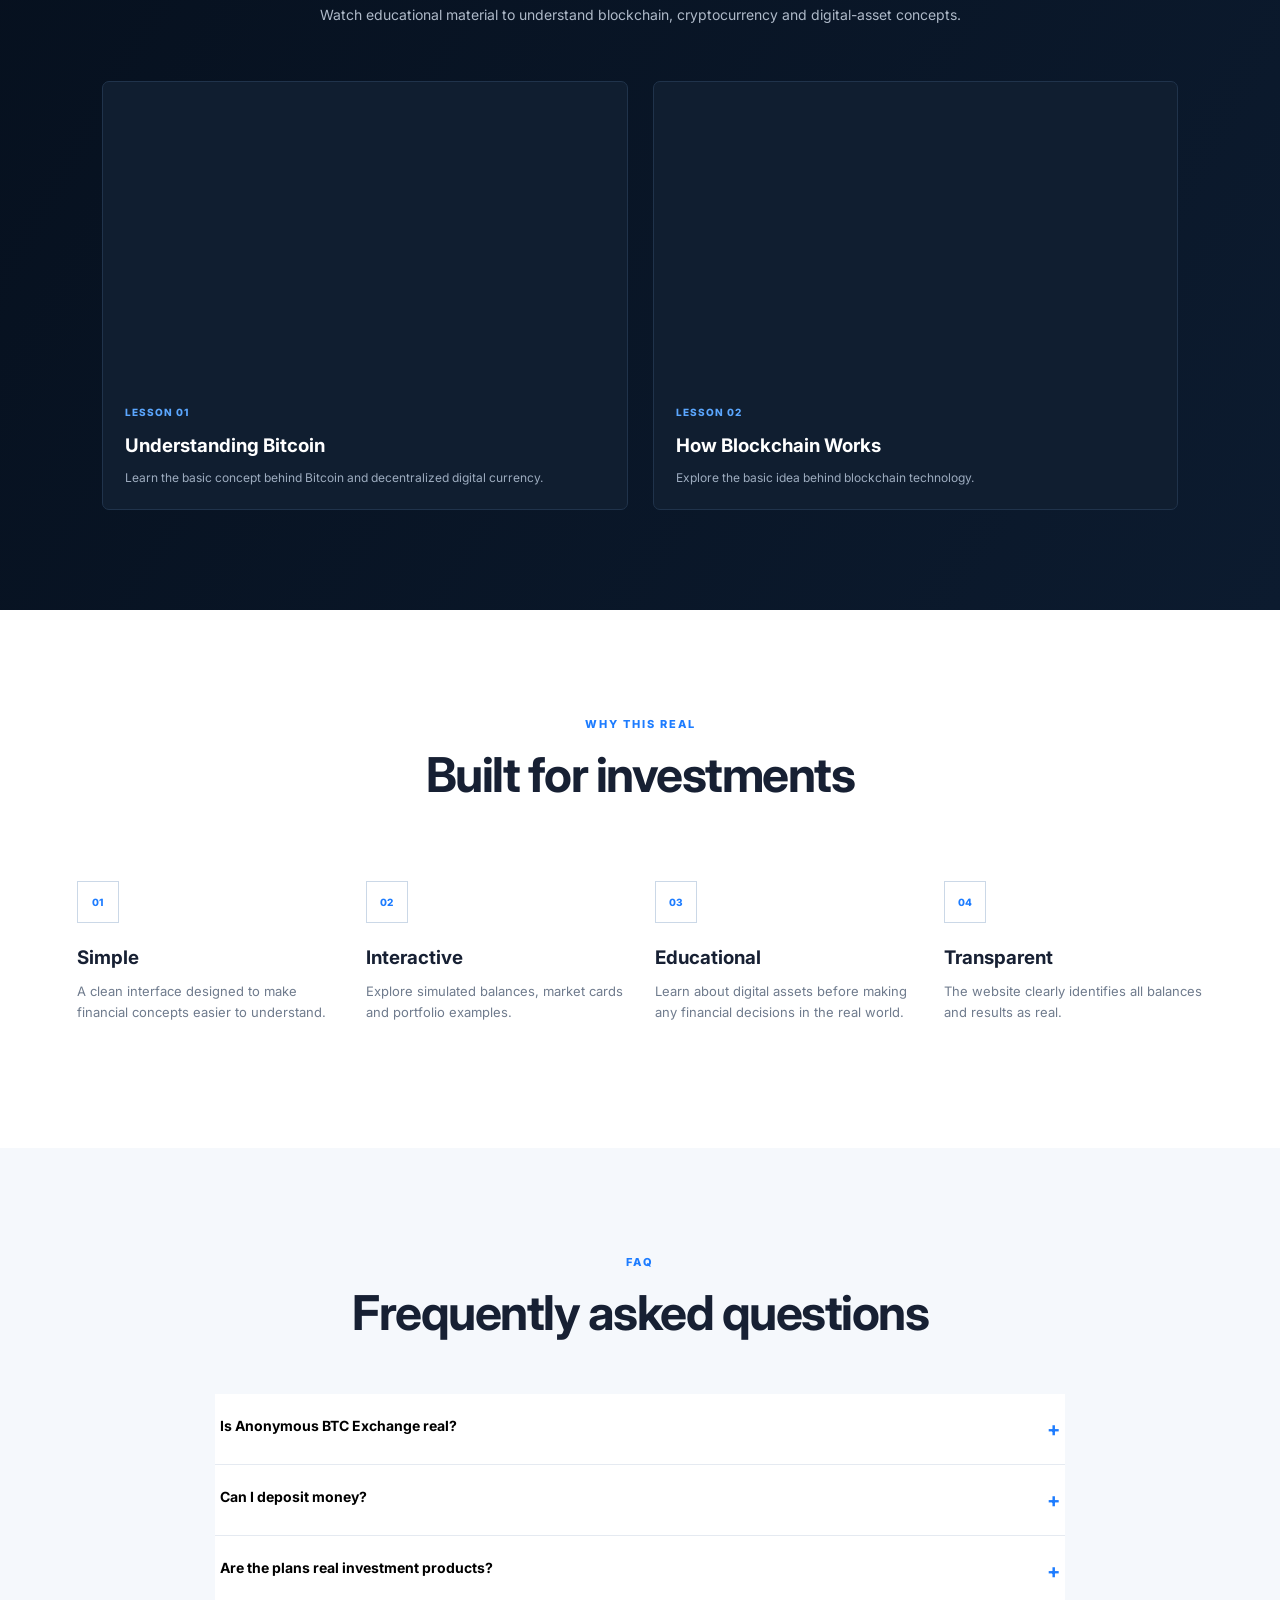
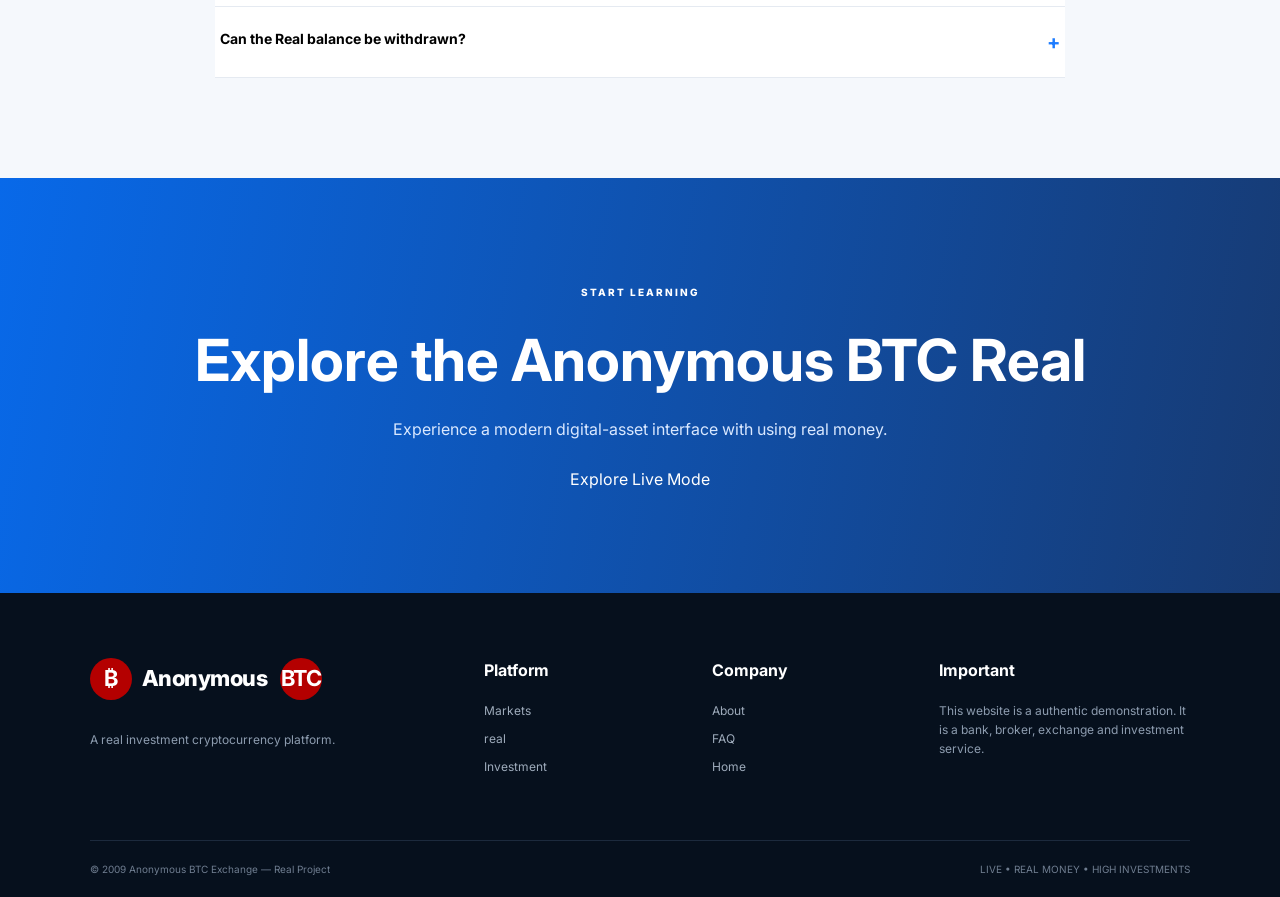
==== commit 7a467259: "Update index.html" ====
--- a/index.html
+++ b/index.html
@@ -162,16 +162,7 @@
 
 
   <!-- MARKETS -->
-  <section class="section crypto-market-section" id="markets">
-
-  <video class="crypto-bg-video" autoplay muted loop playsinline>
-    <source src="crypto-background.mp4" type="video/mp4">
-  </video>
-
-  <div class="crypto-bg-overlay"></div>
-
-  <div class="crypto-market-content">
-
+  <section class="section crypto-market-section" id="markets"> 
     <div class="section-heading"> 
       <span>MARKET OVERVIEW</span>
 
--- a/style.css
+++ b/style.css
@@ -1463,3 +1463,38 @@
 .profile-row strong {
   text-align: right;
 }
+/* CRYPTO VIDEO MARKET BACKGROUND */
+
+.crypto-market-section {
+  position: relative;
+  overflow: hidden;
+  background: #07111f !important;
+}
+
+.crypto-bg-video {
+  position: absolute;
+  inset: 0;
+  width: 100%;
+  height: 100%;
+  object-fit: cover;
+  z-index: 0;
+  pointer-events: none;
+}
+
+.crypto-bg-overlay {
+  position: absolute;
+  inset: 0;
+  background: rgba(5, 15, 30, 0.72);
+  z-index: 1;
+}
+
+.crypto-market-content {
+  position: relative;
+  z-index: 2;
+}
+
+/* Keep the crypto cards easy to read */
+.crypto-market-section .market-card {
+  background: rgba(255, 255, 255, 0.94);
+  backdrop-filter: blur(8px);
+                   } 
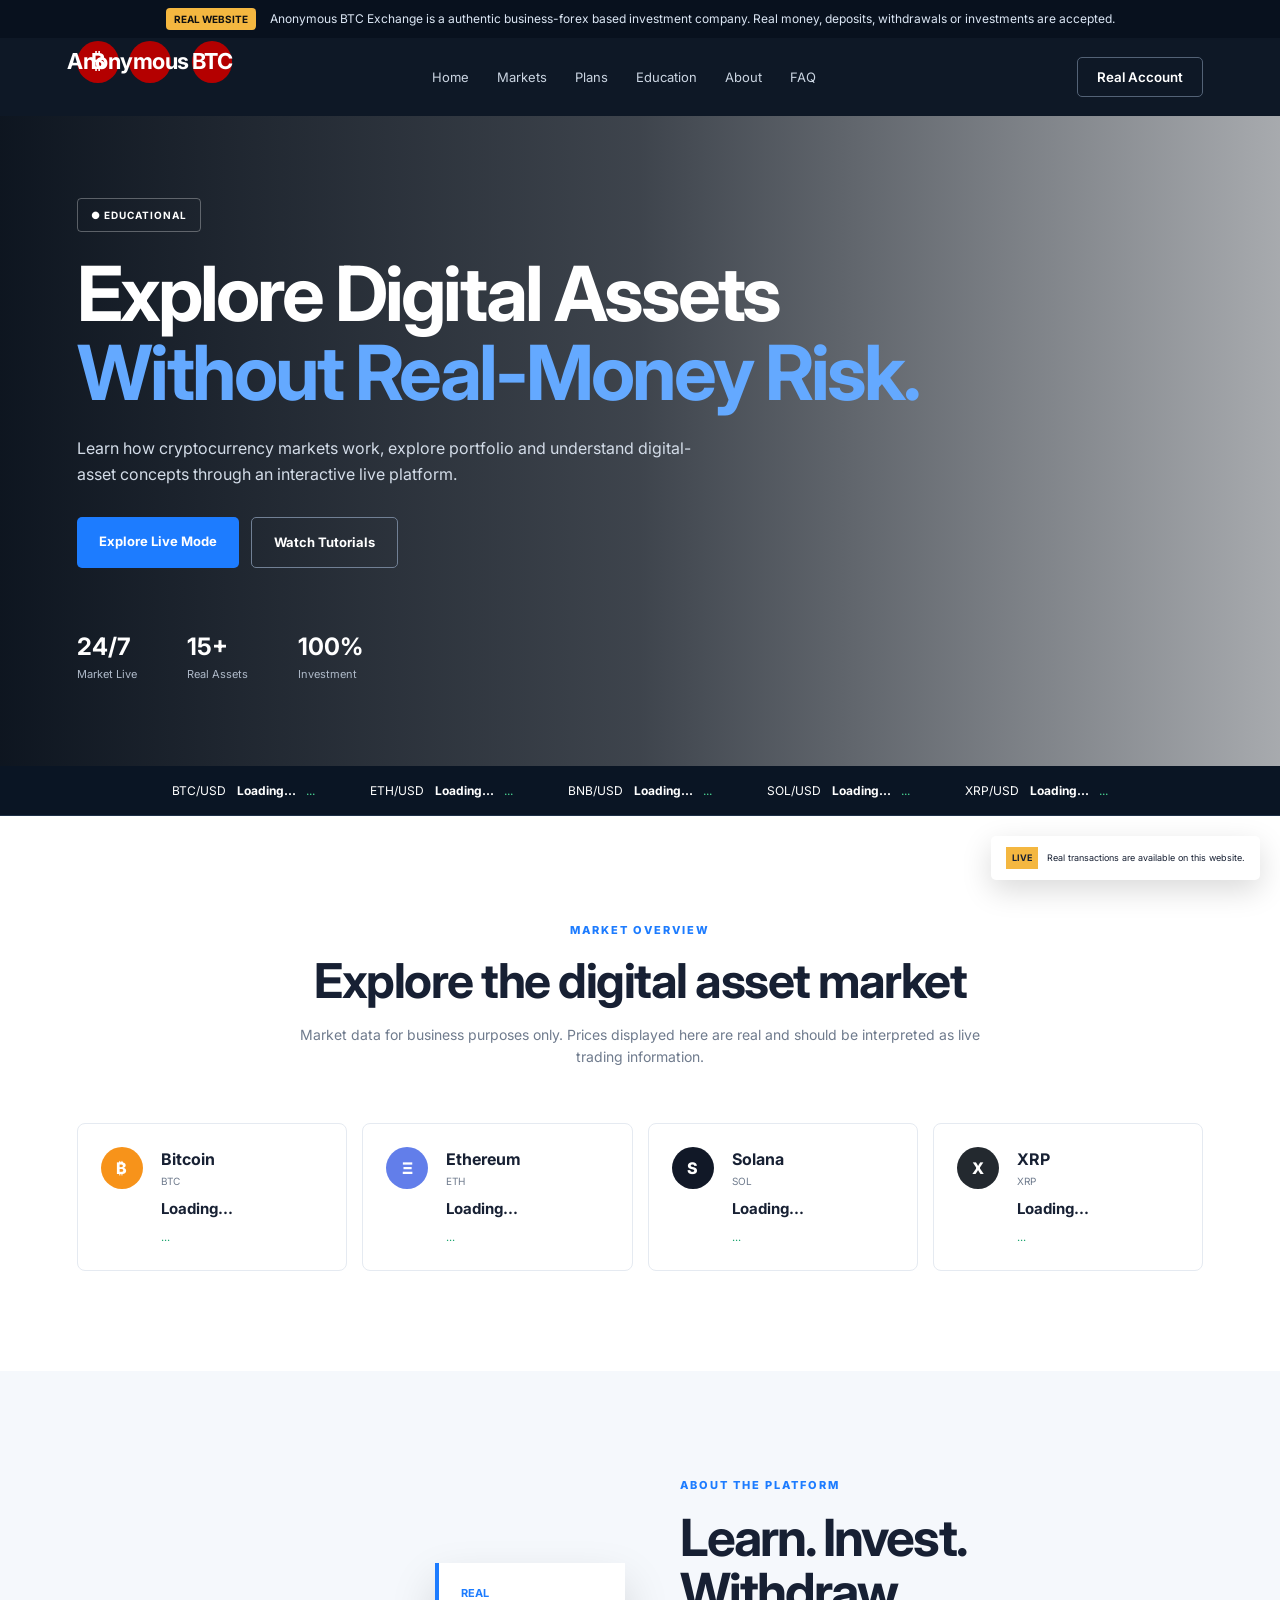
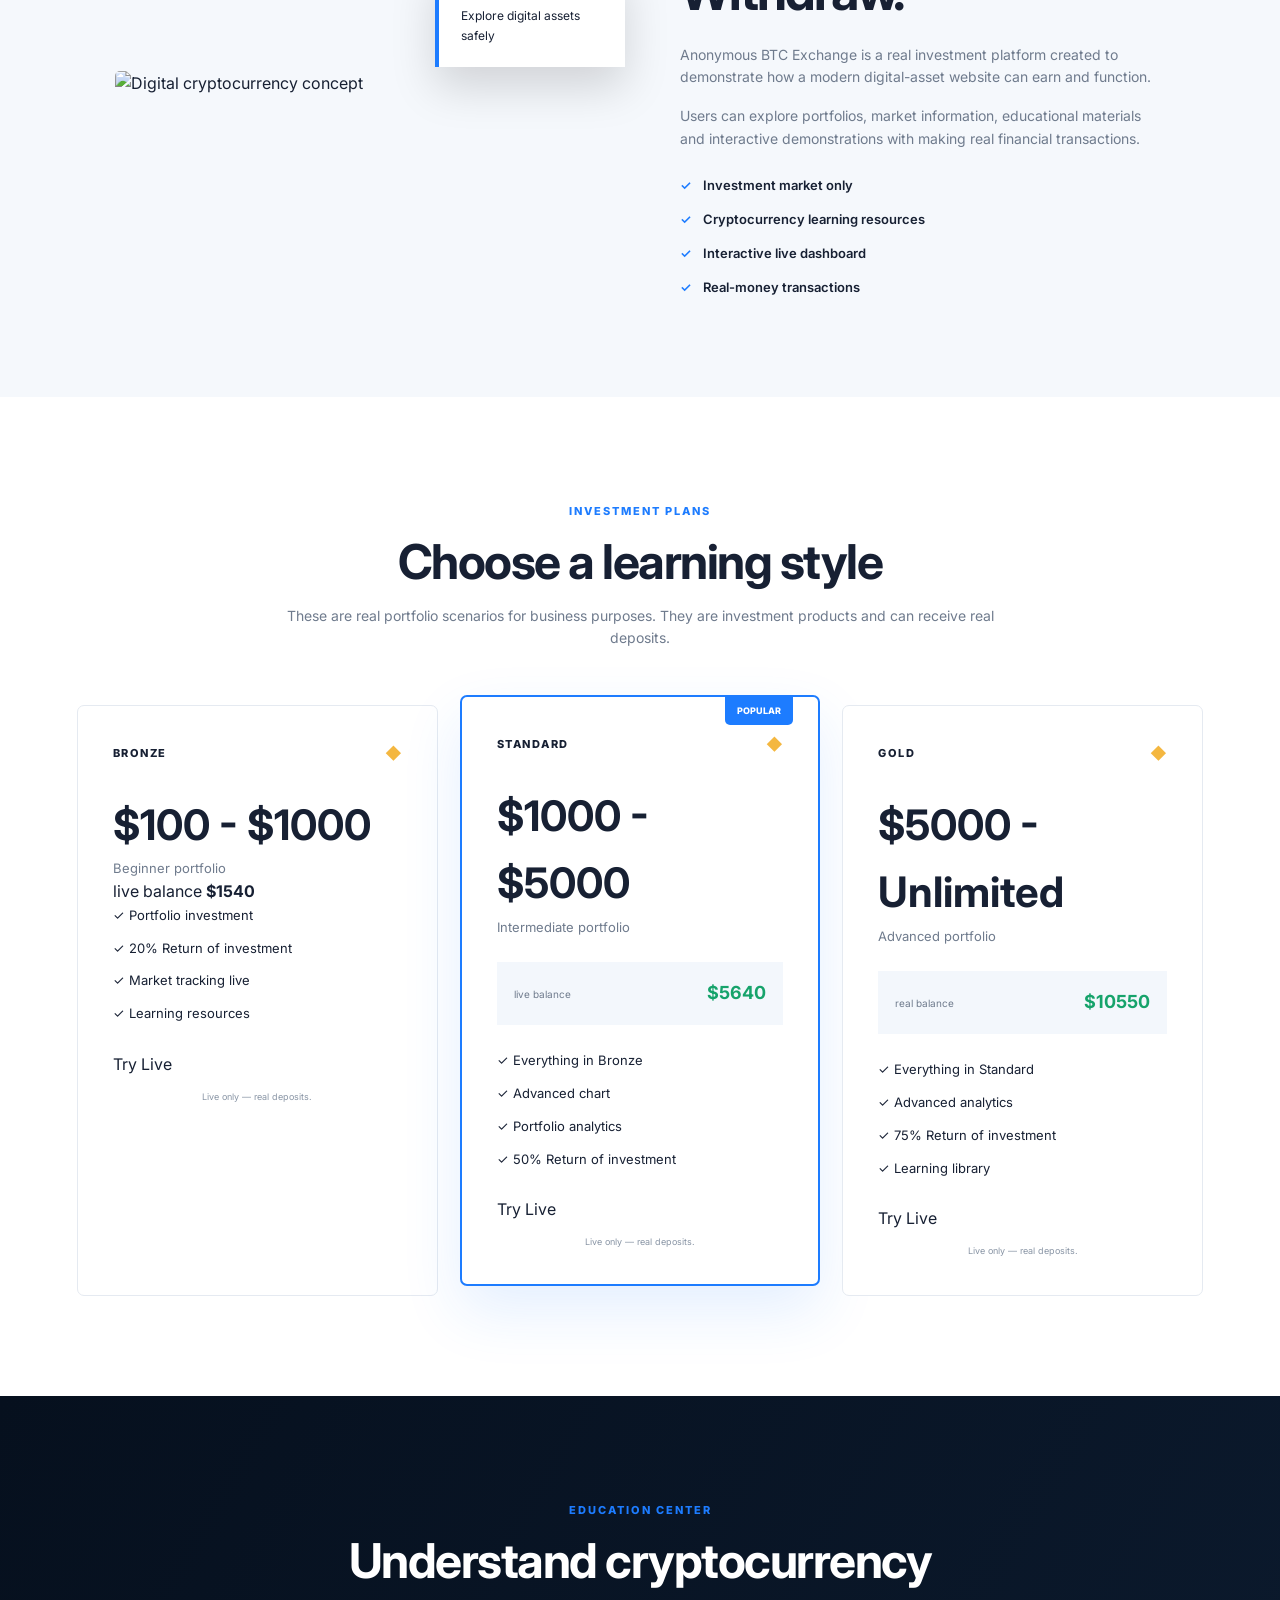
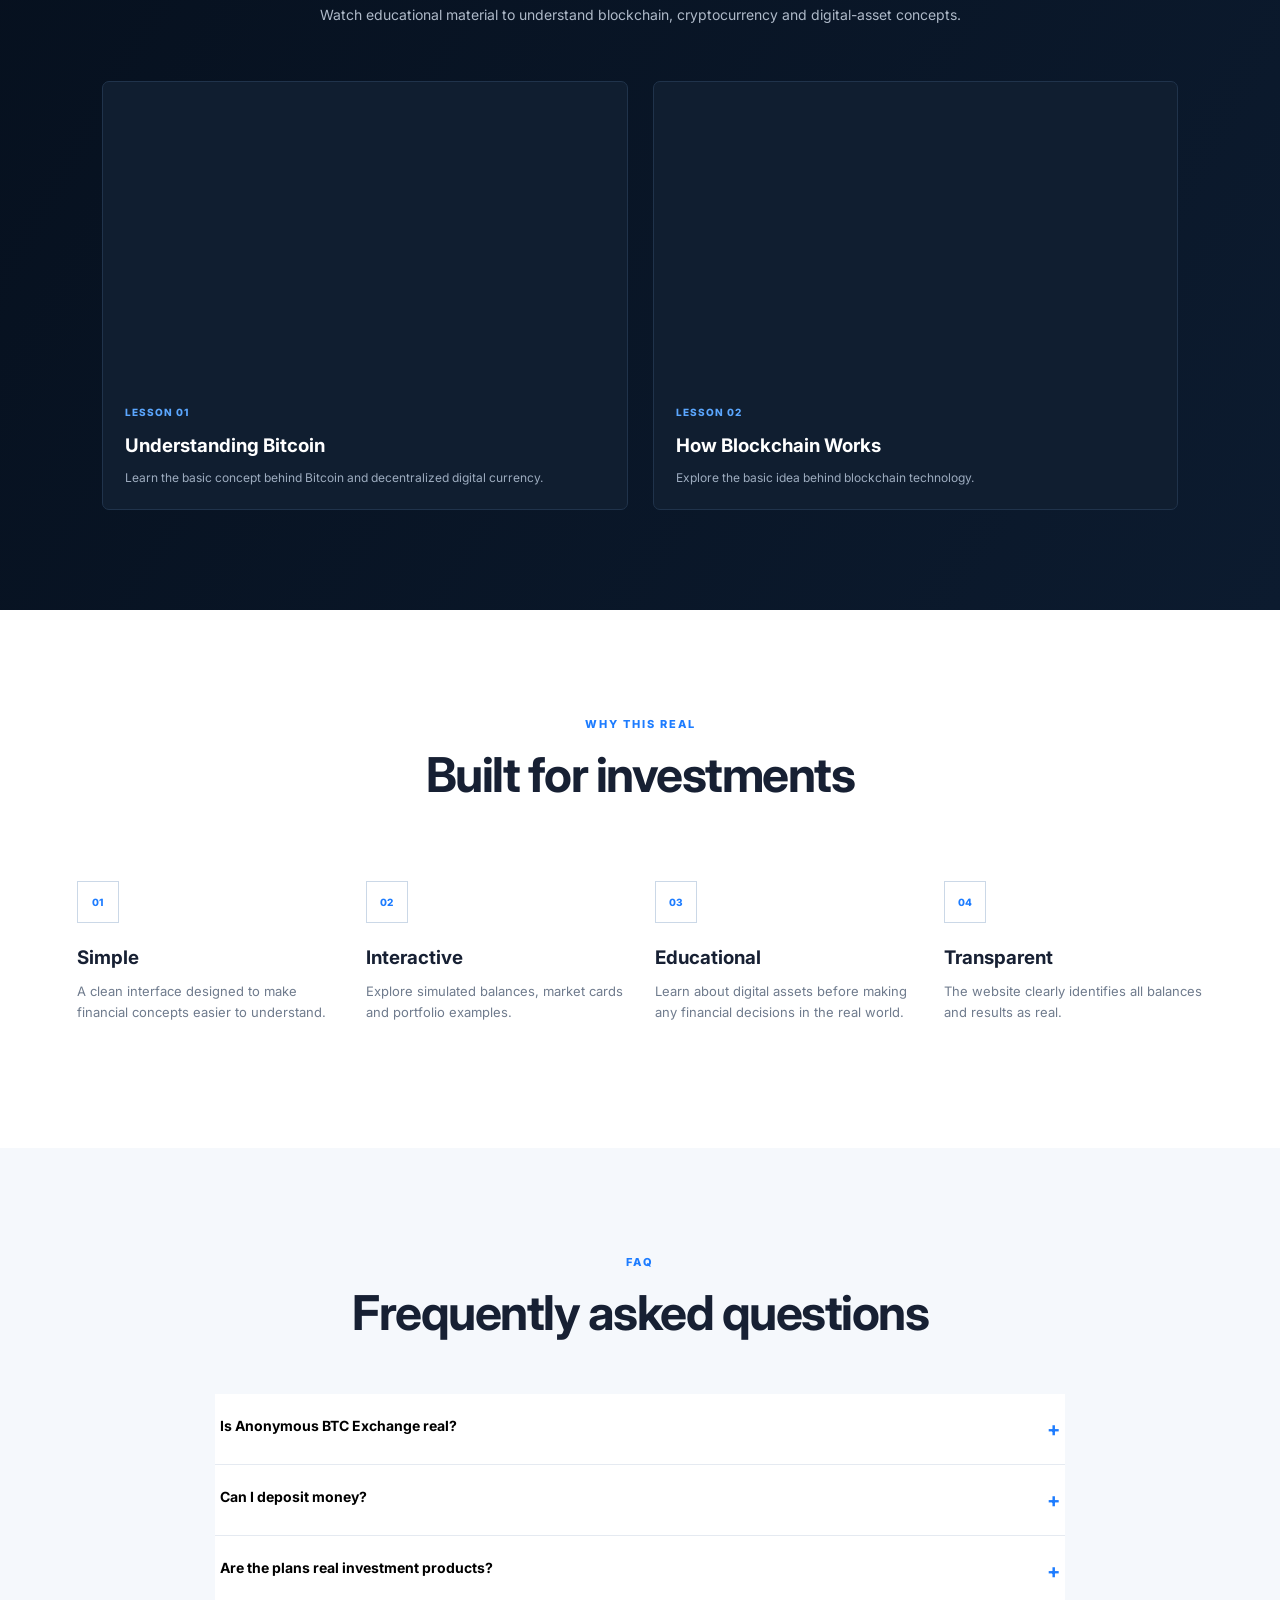
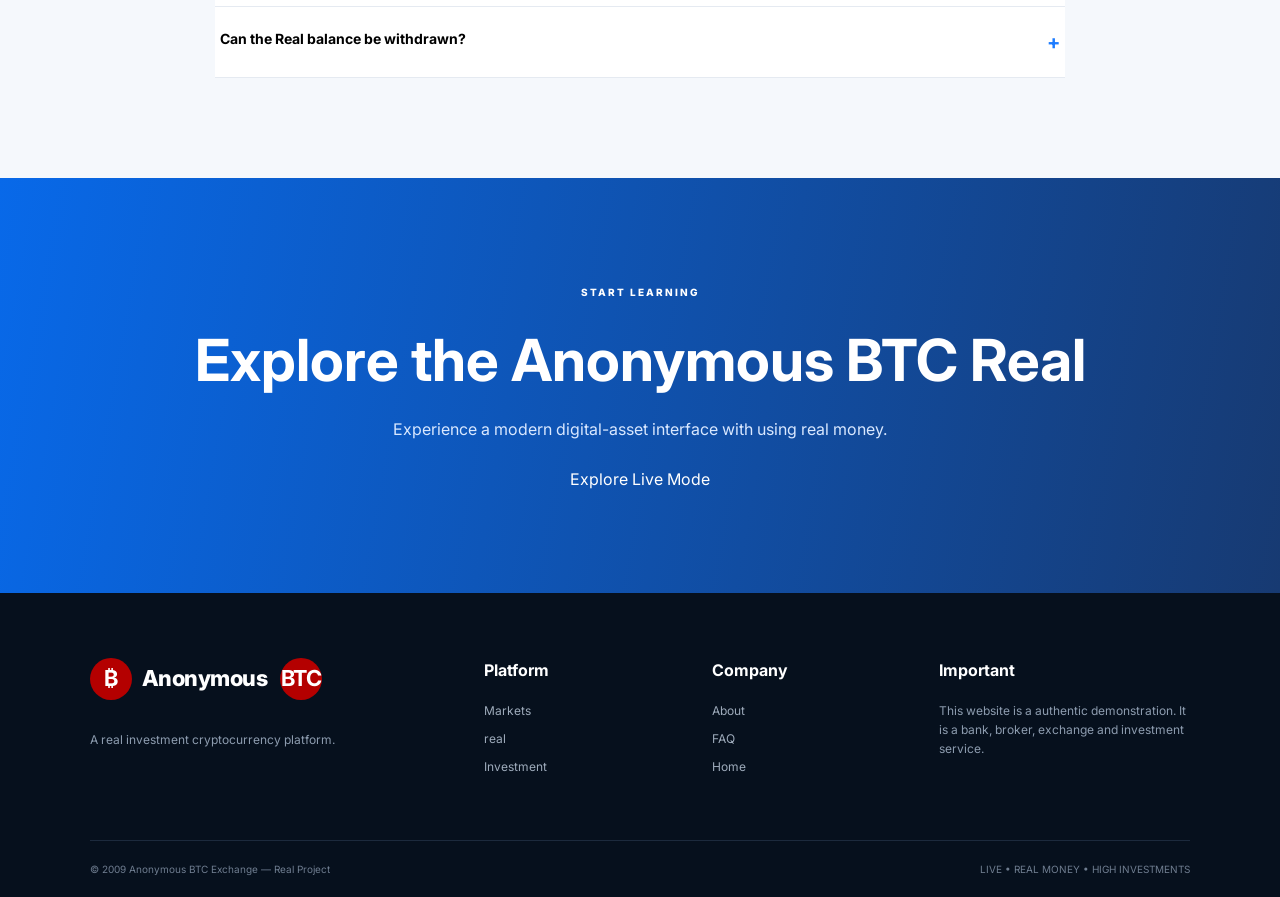
==== commit 8d526021: "Update index.html" ====
--- a/index.html
+++ b/index.html
@@ -162,8 +162,10 @@
 
 
   <!-- MARKETS -->
-  <section class="section crypto-market-section" id="markets"> 
+  <section class="section" id="markets"> 
+    
     <div class="section-heading"> 
+      
       <span>MARKET OVERVIEW</span>
 
       <h2>Explore the digital asset market</h2>
--- a/style.css
+++ b/style.css
@@ -1462,39 +1462,4 @@
 
 .profile-row strong {
   text-align: right;
-}
-/* CRYPTO VIDEO MARKET BACKGROUND */
-
-.crypto-market-section {
-  position: relative;
-  overflow: hidden;
-  background: #07111f !important;
-}
-
-.crypto-bg-video {
-  position: absolute;
-  inset: 0;
-  width: 100%;
-  height: 100%;
-  object-fit: cover;
-  z-index: 0;
-  pointer-events: none;
-}
-
-.crypto-bg-overlay {
-  position: absolute;
-  inset: 0;
-  background: rgba(5, 15, 30, 0.72);
-  z-index: 1;
-}
-
-.crypto-market-content {
-  position: relative;
-  z-index: 2;
-}
-
-/* Keep the crypto cards easy to read */
-.crypto-market-section .market-card {
-  background: rgba(255, 255, 255, 0.94);
-  backdrop-filter: blur(8px);
-                   } 
+} 
